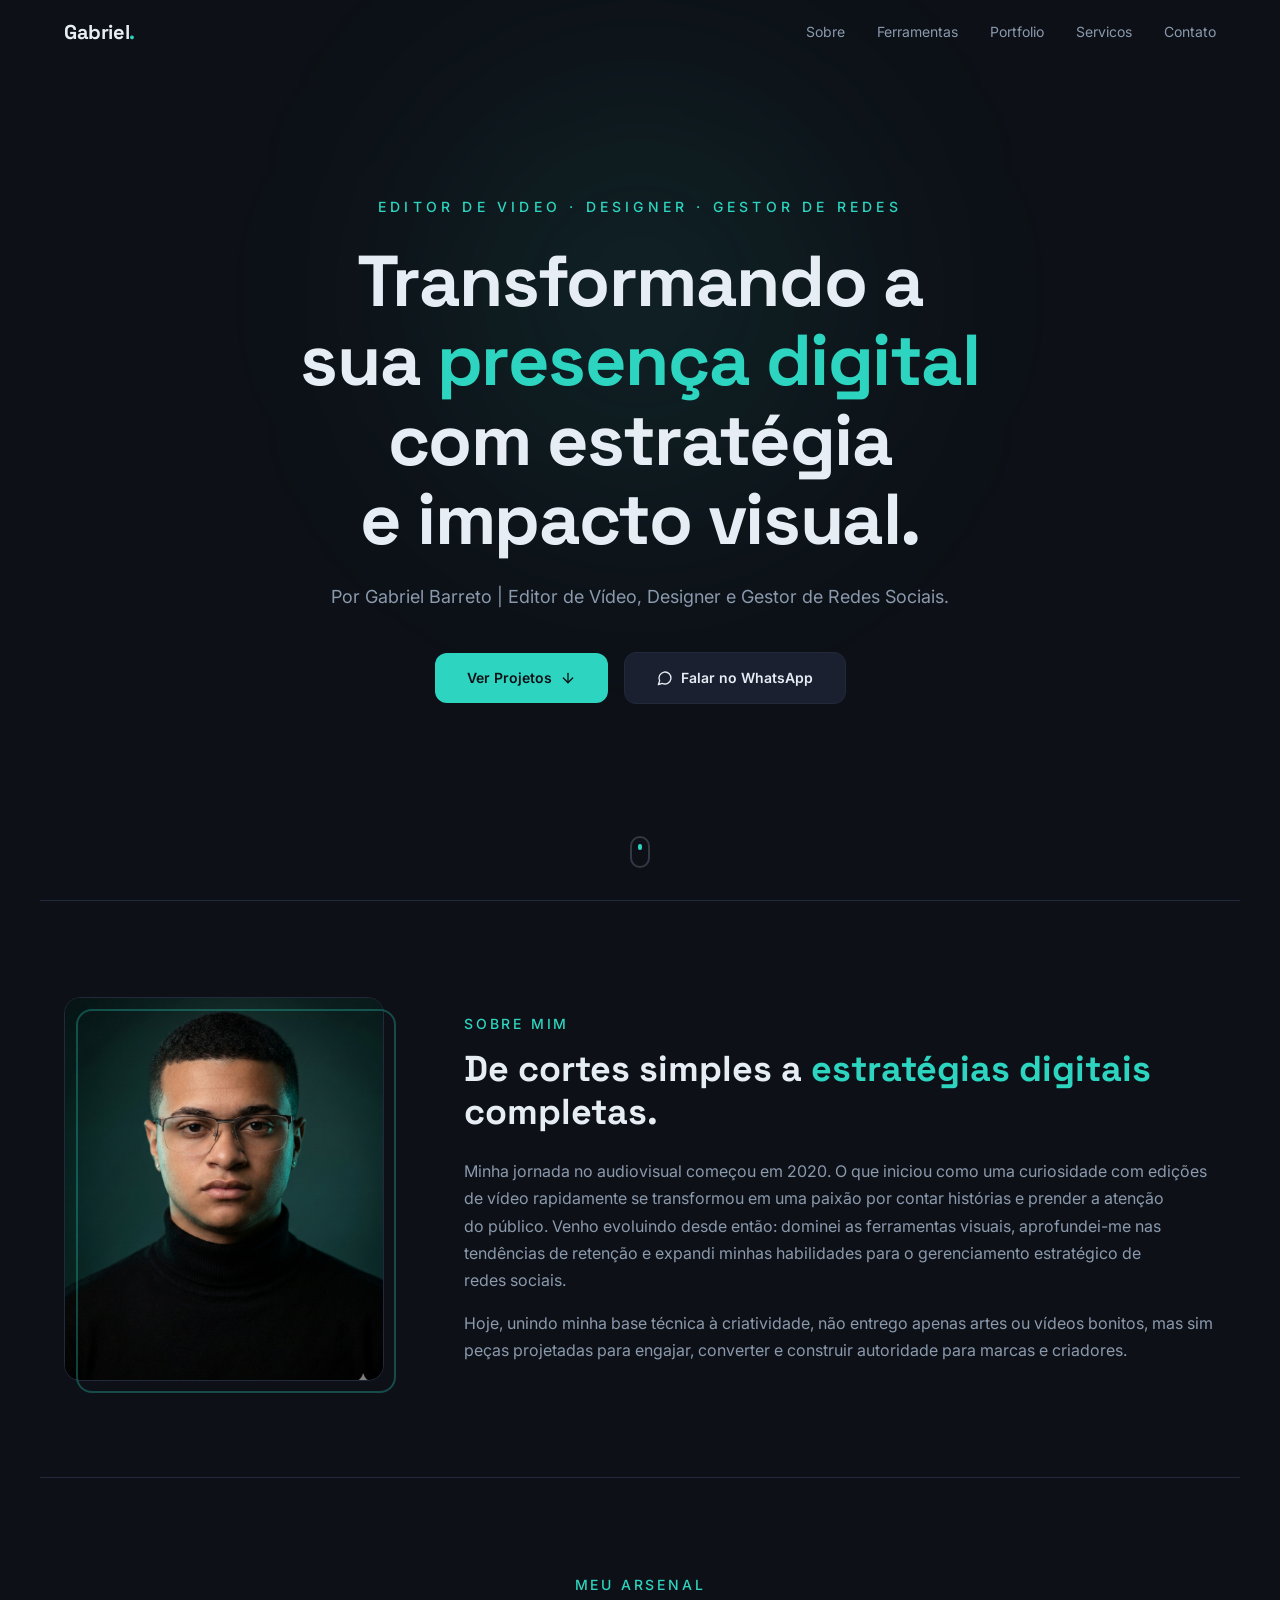
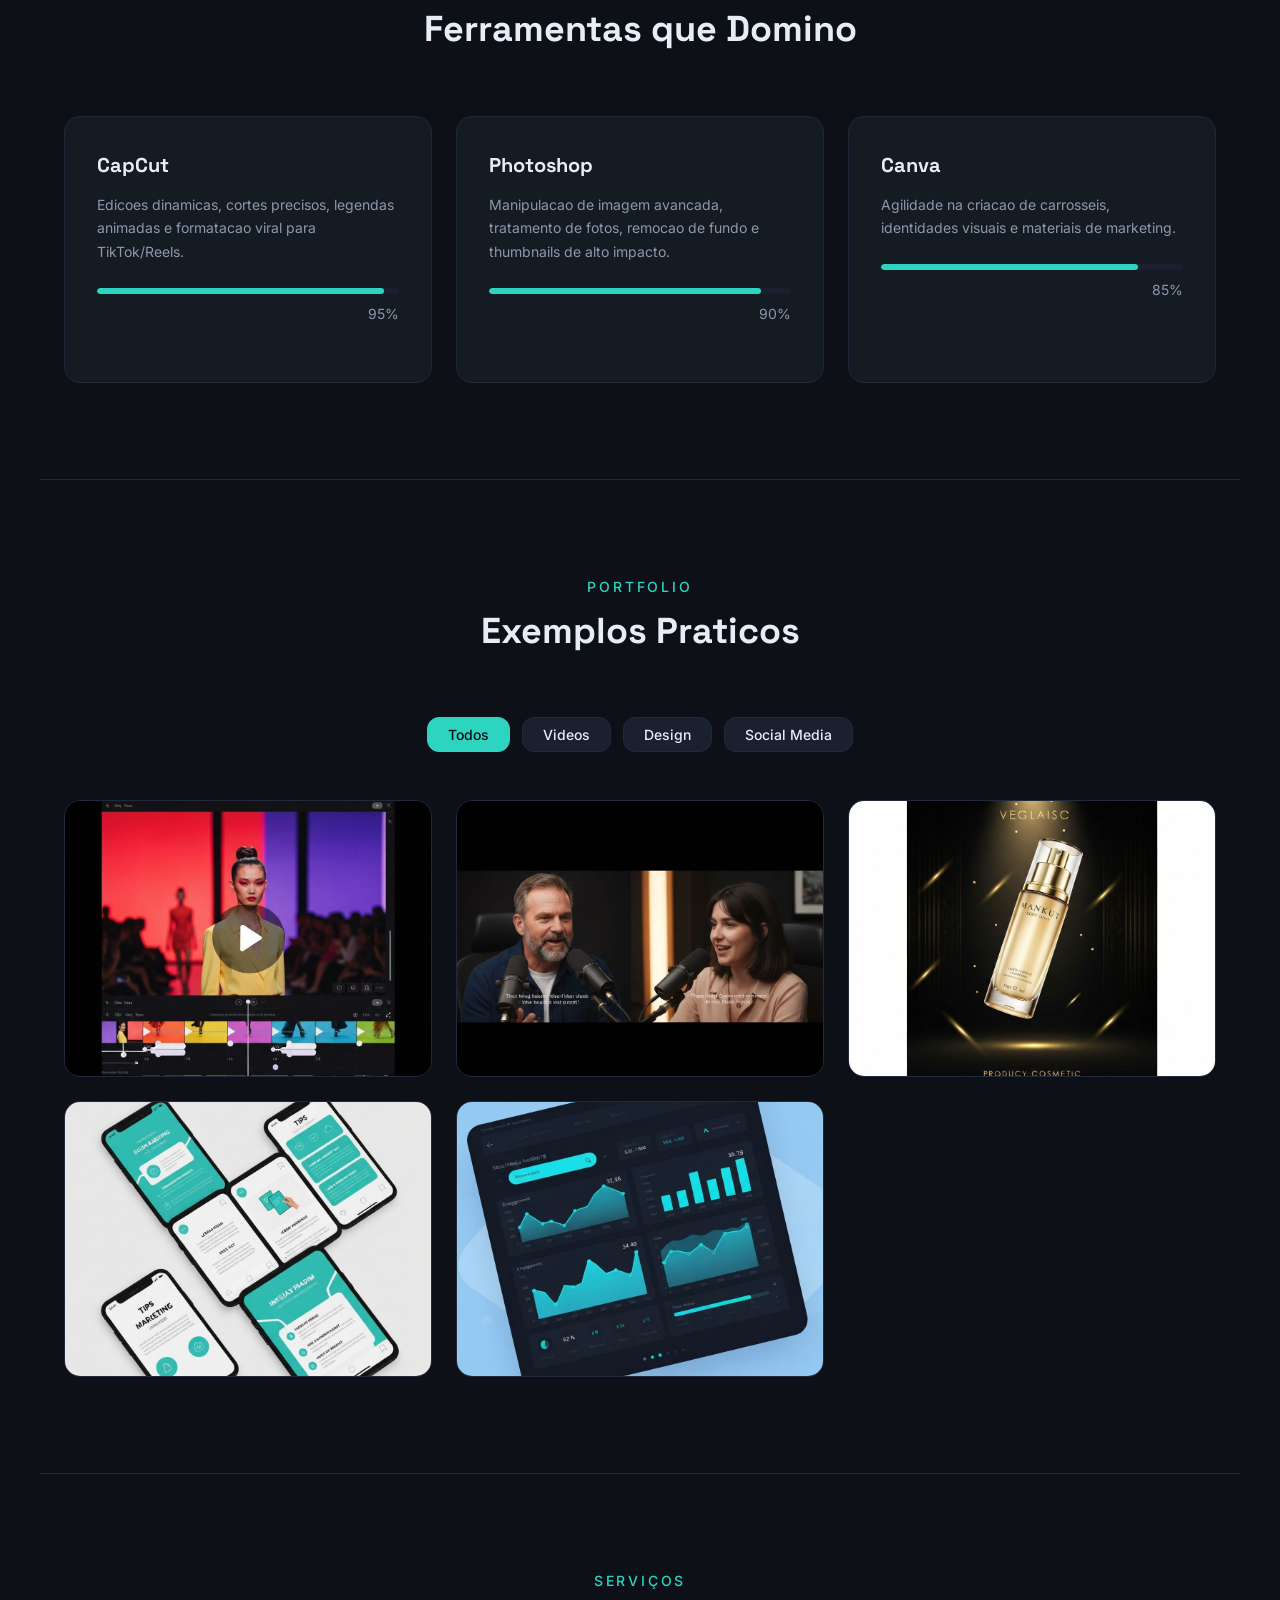
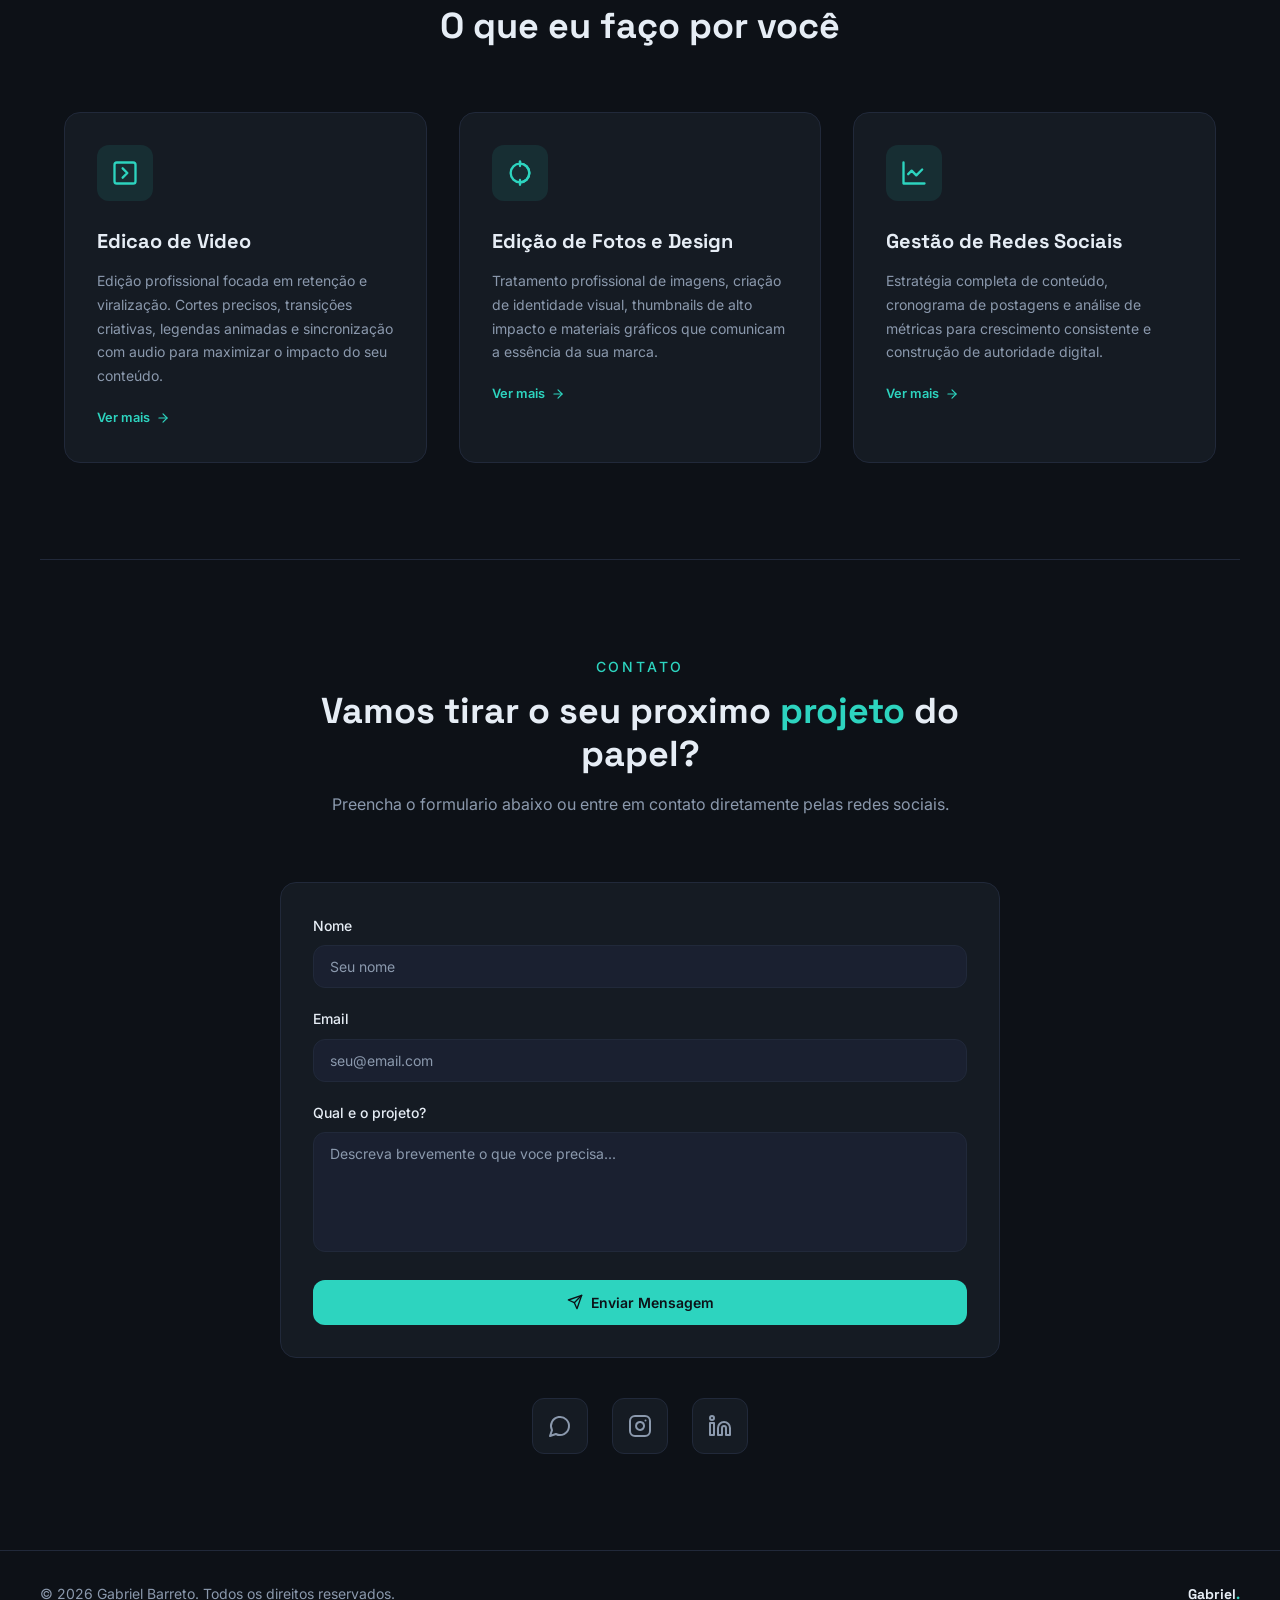
==== public/site.html @ f74713fb "primeiro commit" ====
<!DOCTYPE html>
<html lang="pt-BR">
<head>
  <meta charset="UTF-8">
  <meta name="viewport" content="width=device-width, initial-scale=1.0">
  <meta name="theme-color" content="#0d1117">
  <title>Gabriel Barreto | Editor de Vídeo, Designer e Gestor de Redes Sociais</title>
  <meta name="description" content="Transformando a sua presenca digital com estrategia e impacto visual. Portfolio profissional de Gabriel Barreto.">
  <link rel="preconnect" href="https://fonts.googleapis.com">
  <link rel="preconnect" href="https://fonts.gstatic.com" crossorigin>
  <link href="https://fonts.googleapis.com/css2?family=Inter:wght@400;500;600;700&family=Space+Grotesk:wght@500;600;700&display=swap" rel="stylesheet">
  <link rel="stylesheet" href="styles.css">
</head>
<body>

  <!-- ===== NAVBAR ===== -->
  <header class="navbar" id="navbar">
    <nav class="navbar-inner">
      <a href="#" class="navbar-logo">Gabriel<span>.</span></a>
      <ul class="navbar-links">
        <li><a href="#sobre">Sobre</a></li>
        <li><a href="#ferramentas">Ferramentas</a></li>
        <li><a href="#portfolio">Portfolio</a></li>
        <li><a href="#servicos">Servicos</a></li>
        <li><a href="#contato">Contato</a></li>
      </ul>
      <button class="navbar-toggle" id="menuToggle" aria-label="Abrir menu">
        <svg id="menuIcon" xmlns="http://www.w3.org/2000/svg" width="24" height="24" viewBox="0 0 24 24" fill="none" stroke="currentColor" stroke-width="2" stroke-linecap="round" stroke-linejoin="round"><line x1="4" x2="20" y1="12" y2="12"/><line x1="4" x2="20" y1="6" y2="6"/><line x1="4" x2="20" y1="18" y2="18"/></svg>
        <svg id="closeIcon" xmlns="http://www.w3.org/2000/svg" width="24" height="24" viewBox="0 0 24 24" fill="none" stroke="currentColor" stroke-width="2" stroke-linecap="round" stroke-linejoin="round" style="display:none;"><path d="M18 6 6 18"/><path d="m6 6 12 12"/></svg>
      </button>
    </nav>
    <div class="mobile-menu" id="mobileMenu">
      <ul>
        <li><a href="#sobre" class="mobile-link">Sobre</a></li>
        <li><a href="#ferramentas" class="mobile-link">Ferramentas</a></li>
        <li><a href="#portfolio" class="mobile-link">Portfolio</a></li>
        <li><a href="#servicos" class="mobile-link">Serviços</a></li>
        <li><a href="#contato" class="mobile-link">Contato</a></li>
      </ul>
    </div>
  </header>

  <main>

    <!-- ===== HERO ===== -->
    <section class="hero">
      <div class="hero-glow"></div>
      <div class="hero-content">
        <p class="hero-subtitle fade-target">Editor de Video &middot; Designer &middot; Gestor de Redes</p>
        <h1 class="hero-title fade-target delay-200">
          Transformando a sua <span class="highlight">presença digital</span> com estratégia e impacto visual.
        </h1>
        <p class="hero-desc fade-target delay-400">
          Por Gabriel Barreto | Editor de Vídeo, Designer e Gestor de Redes Sociais.
        </p>
        <div class="hero-buttons fade-target delay-600">
          <a href="#portfolio" class="btn-primary">
            Ver Projetos
            <svg xmlns="http://www.w3.org/2000/svg" width="16" height="16" viewBox="0 0 24 24" fill="none" stroke="currentColor" stroke-width="2" stroke-linecap="round" stroke-linejoin="round"><path d="M12 5v14"/><path d="m19 12-7 7-7-7"/></svg>
          </a>
          <a href="https://wa.me/5553984459739" target="_blank" rel="noopener noreferrer" class="btn-secondary">
            <svg xmlns="http://www.w3.org/2000/svg" width="16" height="16" viewBox="0 0 24 24" fill="none" stroke="currentColor" stroke-width="2" stroke-linecap="round" stroke-linejoin="round"><path d="M7.9 20A9 9 0 1 0 4 16.1L2 22Z"/></svg>
            Falar no WhatsApp
          </a>
        </div>
      </div>
      <div class="scroll-indicator">
        <div class="scroll-indicator-dot">
          <span></span>
        </div>
      </div>
    </section>

    <hr class="divider">

    <!-- ===== ABOUT ===== -->
    <section class="section" id="sobre">
      <div class="container">
        <div class="about-grid">
          <div class="about-image-wrapper fade-target">
            <div class="about-image">
              <img src="images/profile.jpg" alt="Gabriel Barreto - Foto profissional">
            </div>
            <div class="about-image-accent"></div>
          </div>
          <div class="about-text">
            <p class="section-label fade-target">Sobre Mim</p>
            <h2 class="section-title fade-target delay-200">
              De cortes simples a <span class="highlight">estratégias digitais</span> completas.
            </h2>
            <p class="about-paragraph fade-target delay-400">
              Minha jornada no audiovisual começou em 2020. O que iniciou como uma curiosidade com edições de vídeo rapidamente se transformou em uma paixão por contar histórias e prender a atenção do público. Venho evoluindo desde então: dominei as ferramentas visuais, aprofundei-me nas tendências de retenção e expandi minhas habilidades para o gerenciamento estratégico de redes sociais.
            </p>
            <p class="about-paragraph fade-target delay-600">
              Hoje, unindo minha base técnica à criatividade, não entrego apenas artes ou vídeos bonitos, mas sim peças projetadas para engajar, converter e construir autoridade para marcas e criadores.
            </p>
          </div>
        </div>
      </div>
    </section>

    <hr class="divider">

    <!-- ===== TOOLS ===== -->
    <section class="section" id="ferramentas">
      <div class="container">
        <div class="section-header">
          <p class="section-label fade-target">Meu Arsenal</p>
          <h2 class="section-title fade-target delay-200">Ferramentas que Domino</h2>
        </div>
        <div class="tools-grid">
          <div class="tool-card fade-target">
            <h3>CapCut</h3>
            <p>Edicoes dinamicas, cortes precisos, legendas animadas e formatacao viral para TikTok/Reels.</p>
            <div class="skill-bar"><div class="skill-bar-fill" data-width="95"></div></div>
            <p class="skill-percent">95%</p>
          </div>
          <div class="tool-card fade-target delay-200">
            <h3>Photoshop</h3>
            <p>Manipulacao de imagem avancada, tratamento de fotos, remocao de fundo e thumbnails de alto impacto.</p>
            <div class="skill-bar"><div class="skill-bar-fill" data-width="90"></div></div>
            <p class="skill-percent">90%</p>
          </div>
          <div class="tool-card fade-target delay-400">
            <h3>Canva</h3>
            <p>Agilidade na criacao de carrosseis, identidades visuais e materiais de marketing.</p>
            <div class="skill-bar"><div class="skill-bar-fill" data-width="85"></div></div>
            <p class="skill-percent">85%</p>
          </div>
        </div>
      </div>
    </section>

    <hr class="divider">

    <!-- ===== PORTFOLIO ===== -->
    <section class="section" id="portfolio">
      <div class="container">
        <div class="section-header">
          <p class="section-label fade-target">Portfolio</p>
          <h2 class="section-title fade-target delay-200">Exemplos Praticos</h2>
        </div>

        <div class="filters fade-target delay-400">
          <button class="filter-btn active" data-filter="todos">Todos</button>
          <button class="filter-btn" data-filter="video">Videos</button>
          <button class="filter-btn" data-filter="design">Design</button>
          <button class="filter-btn" data-filter="social">Social Media</button>
        </div>

        <div class="portfolio-grid" id="portfolioGrid">
          <a href="video.html" class="portfolio-item" data-category="video">
            <div class="portfolio-image">
              <img src="images/portfolio-1.jpg" alt="Reels Dinamico para Marca de Moda" loading="lazy">
              <div class="portfolio-overlay">
                <div class="portfolio-overlay-content">
                  <span class="portfolio-tag">Video</span>
                  <h3>Reels Dinamico para Marca de Moda</h3>
                  <p>Edicao acelerada no CapCut, sincronia com a batida da musica (beat sync), transicoes criativas e color grading.</p>
                </div>
              </div>
            </div>
          </a>
          <a href="video.html" class="portfolio-item" data-category="video">
            <div class="portfolio-image">
              <img src="images/portfolio-2.jpg" alt="Video de Conteudo/Podcast" loading="lazy">
              <div class="portfolio-overlay">
                <div class="portfolio-overlay-content">
                  <span class="portfolio-tag">Video</span>
                  <h3>Video de Conteudo/Podcast</h3>
                  <p>Cortes focados em retencao, insercao de b-rolls (imagens de apoio) e legendas estilo 'Hormozi'.</p>
                </div>
              </div>
            </div>
          </a>
          <a href="design.html" class="portfolio-item" data-category="design">
            <div class="portfolio-image">
              <img src="images/portfolio-3.jpg" alt="Campanha de Lancamento" loading="lazy">
              <div class="portfolio-overlay">
                <div class="portfolio-overlay-content">
                  <span class="portfolio-tag">Design</span>
                  <h3>Campanha de Lancamento</h3>
                  <p>Manipulacao de produto no Photoshop e criacao de flyer digital de alta conversao.</p>
                </div>
              </div>
            </div>
          </a>
          <a href="design.html" class="portfolio-item" data-category="design">
            <div class="portfolio-image">
              <img src="images/portfolio-4.jpg" alt="Carrossel Educativo" loading="lazy">
              <div class="portfolio-overlay">
                <div class="portfolio-overlay-content">
                  <span class="portfolio-tag">Design</span>
                  <h3>Carrossel Educativo</h3>
                  <p>Design limpo e atrativo feito no Canva, focado em salvar e compartilhar.</p>
                </div>
              </div>
            </div>
          </a>
          <a href="social.html" class="portfolio-item" data-category="social">
            <div class="portfolio-image">
              <img src="images/portfolio-5.jpg" alt="Estudo de Caso de Crescimento" loading="lazy">
              <div class="portfolio-overlay">
                <div class="portfolio-overlay-content">
                  <span class="portfolio-tag">Social Media</span>
                  <h3>Estudo de Caso de Crescimento</h3>
                  <p>Grafico mostrando aumento de alcance e engajamento apos assumir o gerenciamento de um cliente.</p>
                </div>
              </div>
            </div>
          </a>
        </div>
      </div>
    </section>

    <hr class="divider">

    <!-- ===== SERVICES ===== -->
    <section class="section" id="servicos">
      <div class="container">
        <div class="section-header">
          <p class="section-label fade-target">Serviços</p>
          <h2 class="section-title fade-target delay-200">O que eu faço por você</h2>
        </div>
        <div class="services-grid">
          <a href="video.html" class="service-card fade-target">
            <div class="service-icon">
              <svg xmlns="http://www.w3.org/2000/svg" width="28" height="28" viewBox="0 0 24 24" fill="none" stroke="currentColor" stroke-width="2" stroke-linecap="round" stroke-linejoin="round"><rect width="18" height="18" x="3" y="3" rx="2"/><path d="m10 8 4 4-4 4"/></svg>
            </div>
            <h3>Edicao de Video</h3>
            <p>Edição profissional focada em retenção e viralização. Cortes precisos, transições criativas, legendas animadas e sincronização com audio para maximizar o impacto do seu conteúdo.</p>
            <span class="link-hint">
              Ver mais
              <svg xmlns="http://www.w3.org/2000/svg" width="14" height="14" viewBox="0 0 24 24" fill="none" stroke="currentColor" stroke-width="2" stroke-linecap="round" stroke-linejoin="round"><path d="M5 12h14"/><path d="m12 5 7 7-7 7"/></svg>
            </span>
          </a>
          <a href="design.html" class="service-card fade-target delay-200">
            <div class="service-icon">
              <svg xmlns="http://www.w3.org/2000/svg" width="28" height="28" viewBox="0 0 24 24" fill="none" stroke="currentColor" stroke-width="2" stroke-linecap="round" stroke-linejoin="round"><path d="M12 20a8 8 0 1 0 0-16 8 8 0 0 0 0 16Z"/><path d="M12 20a8 8 0 1 0 0-16"/><path d="M12 2v4"/><path d="M12 18v4"/></svg>
            </div>
            <h3>Edição de Fotos e Design</h3>
            <p>Tratamento profissional de imagens, criação de identidade visual, thumbnails de alto impacto e materiais gráficos que comunicam a essência da sua marca.</p>
            <span class="link-hint">
              Ver mais
              <svg xmlns="http://www.w3.org/2000/svg" width="14" height="14" viewBox="0 0 24 24" fill="none" stroke="currentColor" stroke-width="2" stroke-linecap="round" stroke-linejoin="round"><path d="M5 12h14"/><path d="m12 5 7 7-7 7"/></svg>
            </span>
          </a>
          <a href="social.html" class="service-card fade-target delay-400">
            <div class="service-icon">
              <svg xmlns="http://www.w3.org/2000/svg" width="28" height="28" viewBox="0 0 24 24" fill="none" stroke="currentColor" stroke-width="2" stroke-linecap="round" stroke-linejoin="round"><path d="M3 3v18h18"/><path d="m19 9-5 5-4-4-3 3"/></svg>
            </div>
            <h3>Gestão de Redes Sociais</h3>
            <p>Estratégia completa de conteúdo, cronograma de postagens e análise de métricas para crescimento consistente e construção de autoridade digital.</p>
            <span class="link-hint">
              Ver mais
              <svg xmlns="http://www.w3.org/2000/svg" width="14" height="14" viewBox="0 0 24 24" fill="none" stroke="currentColor" stroke-width="2" stroke-linecap="round" stroke-linejoin="round"><path d="M5 12h14"/><path d="m12 5 7 7-7 7"/></svg>
            </span>
          </a>
        </div>
      </div>
    </section>

    <hr class="divider">

    <!-- ===== CONTACT ===== -->
    <section class="section" id="contato">
      <div class="container-sm">
        <div class="section-header">
          <p class="section-label fade-target">Contato</p>
          <h2 class="section-title fade-target delay-200">
            Vamos tirar o seu proximo <span class="highlight">projeto</span> do papel?
          </h2>
          <p class="text-muted fade-target delay-400" style="margin-top: 16px;">
            Preencha o formulario abaixo ou entre em contato diretamente pelas redes sociais.
          </p>
        </div>

        <form class="contact-form fade-target delay-400" id="contactForm">
          <div class="form-group">
            <label for="nome">Nome</label>
            <input type="text" id="nome" name="nome" required placeholder="Seu nome">
          </div>
          <div class="form-group">
            <label for="email">Email</label>
            <input type="email" id="email" name="email" required placeholder="seu@email.com">
          </div>
          <div class="form-group">
            <label for="projeto">Qual e o projeto?</label>
            <textarea id="projeto" name="projeto" required placeholder="Descreva brevemente o que voce precisa..."></textarea>
          </div>
          <button type="submit" class="btn-submit">
            <svg xmlns="http://www.w3.org/2000/svg" width="16" height="16" viewBox="0 0 24 24" fill="none" stroke="currentColor" stroke-width="2" stroke-linecap="round" stroke-linejoin="round"><path d="m22 2-7 20-4-9-9-4Z"/><path d="M22 2 11 13"/></svg>
            Enviar Mensagem
          </button>
        </form>

        <div class="social-links">
          <a href="https://wa.me/5553984459739" target="_blank" rel="noopener noreferrer" class="social-link" aria-label="WhatsApp">
            <svg xmlns="http://www.w3.org/2000/svg" width="24" height="24" viewBox="0 0 24 24" fill="none" stroke="currentColor" stroke-width="2" stroke-linecap="round" stroke-linejoin="round"><path d="M7.9 20A9 9 0 1 0 4 16.1L2 22Z"/></svg>
          </a>
          <a href="https://instagram.com" target="_blank" rel="noopener noreferrer" class="social-link" aria-label="Instagram">
            <svg width="24" height="24" viewBox="0 0 24 24" fill="none" stroke="currentColor" stroke-width="2" stroke-linecap="round" stroke-linejoin="round"><rect width="20" height="20" x="2" y="2" rx="5" ry="5"/><path d="M16 11.37A4 4 0 1 1 12.63 8 4 4 0 0 1 16 11.37z"/><line x1="17.5" x2="17.51" y1="6.5" y2="6.5"/></svg>
          </a>
          <a href="https://linkedin.com" target="_blank" rel="noopener noreferrer" class="social-link" aria-label="LinkedIn">
            <svg width="24" height="24" viewBox="0 0 24 24" fill="none" stroke="currentColor" stroke-width="2" stroke-linecap="round" stroke-linejoin="round"><path d="M16 8a6 6 0 0 1 6 6v7h-4v-7a2 2 0 0 0-2-2 2 2 0 0 0-2 2v7h-4v-7a6 6 0 0 1 6-6z"/><rect width="4" height="12" x="2" y="9"/><circle cx="4" cy="4" r="2"/></svg>
          </a>
        </div>
      </div>
    </section>

  </main>

  <!-- ===== FOOTER ===== -->
  <footer class="footer">
    <div class="footer-inner">
      <p class="footer-text">&copy; 2026 Gabriel Barreto. Todos os direitos reservados.</p>
      <a href="#" class="footer-logo">Gabriel<span>.</span></a>
    </div>
  </footer>

  <!-- ===== JAVASCRIPT ===== -->
  <script>
    // Navbar scroll effect
    var navbar = document.getElementById('navbar');
    window.addEventListener('scroll', function() {
      navbar.classList.toggle('scrolled', window.scrollY > 50);
    });

    // Mobile menu toggle
    var menuToggle = document.getElementById('menuToggle');
    var mobileMenu = document.getElementById('mobileMenu');
    var menuIcon = document.getElementById('menuIcon');
    var closeIcon = document.getElementById('closeIcon');
    var menuOpen = false;

    menuToggle.addEventListener('click', function() {
      menuOpen = !menuOpen;
      mobileMenu.classList.toggle('open', menuOpen);
      menuIcon.style.display = menuOpen ? 'none' : 'block';
      closeIcon.style.display = menuOpen ? 'block' : 'none';
      menuToggle.setAttribute('aria-label', menuOpen ? 'Fechar menu' : 'Abrir menu');
    });

    // Close mobile menu on link click
    document.querySelectorAll('.mobile-link').forEach(function(link) {
      link.addEventListener('click', function() {
        menuOpen = false;
        mobileMenu.classList.remove('open');
        menuIcon.style.display = 'block';
        closeIcon.style.display = 'none';
      });
    });

    // Intersection Observer for fade-up animations
    var fadeObserver = new IntersectionObserver(function(entries) {
      entries.forEach(function(entry) {
        if (entry.isIntersecting) {
          entry.target.classList.add('visible');

          // Animate skill bars within this element
          var skillBars = entry.target.querySelectorAll('.skill-bar-fill');
          skillBars.forEach(function(bar) {
            bar.style.width = bar.dataset.width + '%';
          });
        }
      });
    }, { threshold: 0.1 });

    document.querySelectorAll('.fade-target').forEach(function(el) {
      fadeObserver.observe(el);
    });

    // Portfolio filter
    var filterBtns = document.querySelectorAll('.filter-btn');
    var portfolioItems = document.querySelectorAll('.portfolio-item');

    filterBtns.forEach(function(btn) {
      btn.addEventListener('click', function() {
        var filter = this.dataset.filter;

        // Update active button
        filterBtns.forEach(function(b) { b.classList.remove('active'); });
        this.classList.add('active');

        // Filter items
        portfolioItems.forEach(function(item) {
          if (filter === 'todos' || item.dataset.category === filter) {
            item.classList.remove('hidden-item');
          } else {
            item.classList.add('hidden-item');
          }
        });
      });
    });

    // Contact form -> WhatsApp
    document.getElementById('contactForm').addEventListener('submit', function(e) {
      e.preventDefault();
      var nome = document.getElementById('nome').value;
      var projeto = document.getElementById('projeto').value;
      var message = 'Ola Gabriel! Meu nome e ' + nome + '. ' + projeto;
      window.open('https://wa.me/5500000000000?text=' + encodeURIComponent(message), '_blank');
    });
  </script>

</body>
</html>
---- public/styles.css ----
/* ===== RESET & BASE ===== */
*, *::before, *::after {
  margin: 0;
  padding: 0;
  box-sizing: border-box;
}

:root {
  --bg: #0d1117;
  --bg-card: #151b23;
  --bg-secondary: #1a2030;
  --fg: #e6edf5;
  --fg-muted: #8b99ad;
  --primary: #2dd4bf;
  --primary-fg: #0d1117;
  --border: #21293a;
  --font-sans: 'Inter', system-ui, -apple-system, sans-serif;
  --font-mono: 'Space Grotesk', monospace;
  --radius: 0.75rem;
}

html {
  scroll-behavior: smooth;
}

body {
  font-family: var(--font-sans);
  background-color: var(--bg);
  color: var(--fg);
  line-height: 1.6;
  -webkit-font-smoothing: antialiased;
  -moz-osx-font-smoothing: grayscale;
}

a {
  color: inherit;
  text-decoration: none;
}

img {
  display: block;
  max-width: 100%;
}

button {
  font-family: inherit;
  cursor: pointer;
  border: none;
  background: none;
}

input, textarea {
  font-family: inherit;
}

/* ===== ANIMATIONS ===== */
@keyframes fadeUp {
  from { opacity: 0; transform: translateY(30px); }
  to { opacity: 1; transform: translateY(0); }
}

@keyframes bounce {
  0%, 100% { transform: translateY(0); }
  50% { transform: translateY(4px); }
}

@keyframes fillBar {
  from { width: 0%; }
}

.fade-target { opacity: 0; }
.fade-target.visible { animation: fadeUp 0.6s ease-out forwards; }
.delay-200 { animation-delay: 200ms; }
.delay-400 { animation-delay: 400ms; }
.delay-600 { animation-delay: 600ms; }

/* ===== UTILITIES ===== */
.container {
  max-width: 1200px;
  margin: 0 auto;
  padding: 0 24px;
}

.container-sm {
  max-width: 768px;
  margin: 0 auto;
  padding: 0 24px;
}

.section {
  padding: 96px 24px;
}

.divider {
  max-width: 1200px;
  margin: 0 auto;
  border: none;
  border-top: 1px solid var(--border);
}

.text-primary { color: var(--primary); }
.text-muted { color: var(--fg-muted); }
.text-center { text-align: center; }

.sr-only {
  position: absolute;
  width: 1px;
  height: 1px;
  padding: 0;
  margin: -1px;
  overflow: hidden;
  clip: rect(0,0,0,0);
  white-space: nowrap;
  border: 0;
}

/* ===== NAVBAR ===== */
.navbar {
  position: fixed;
  top: 0;
  left: 0;
  right: 0;
  z-index: 50;
  transition: background-color 0.3s, border-color 0.3s, backdrop-filter 0.3s;
  background-color: transparent;
  border-bottom: 1px solid transparent;
}

.navbar.scrolled {
  background-color: rgba(13, 17, 23, 0.8);
  backdrop-filter: blur(20px);
  -webkit-backdrop-filter: blur(20px);
  border-bottom-color: var(--border);
}

.navbar-inner {
  max-width: 1200px;
  margin: 0 auto;
  display: flex;
  align-items: center;
  justify-content: space-between;
  padding: 16px 24px;
}

.navbar-logo {
  font-family: var(--font-mono);
  font-size: 1.25rem;
  font-weight: 700;
  letter-spacing: -0.02em;
  color: var(--fg);
}

.navbar-logo span { color: var(--primary); }

.navbar-links {
  display: flex;
  align-items: center;
  gap: 32px;
  list-style: none;
}

.navbar-links a {
  font-size: 0.875rem;
  color: var(--fg-muted);
  transition: color 0.2s;
}

.navbar-links a:hover { color: var(--primary); }

.navbar-toggle {
  display: none;
  color: var(--fg);
  padding: 4px;
}

.navbar-toggle svg { width: 24px; height: 24px; }

.mobile-menu {
  display: none;
  background-color: rgba(13, 17, 23, 0.95);
  backdrop-filter: blur(20px);
  border-bottom: 1px solid var(--border);
  padding: 24px;
}

.mobile-menu.open { display: block; }

.mobile-menu ul {
  list-style: none;
  display: flex;
  flex-direction: column;
  gap: 16px;
}

.mobile-menu a {
  font-size: 1rem;
  color: var(--fg-muted);
  transition: color 0.2s;
}

.mobile-menu a:hover { color: var(--primary); }

@media (max-width: 768px) {
  .navbar-links { display: none; }
  .navbar-toggle { display: block; }
}

/* ===== BUTTONS ===== */
.btn-primary {
  display: inline-flex;
  align-items: center;
  gap: 8px;
  padding: 14px 32px;
  background-color: var(--primary);
  color: var(--primary-fg);
  font-size: 0.875rem;
  font-weight: 600;
  border-radius: var(--radius);
  transition: filter 0.2s;
}

.btn-primary:hover { filter: brightness(1.1); }

.btn-secondary {
  display: inline-flex;
  align-items: center;
  gap: 8px;
  padding: 14px 32px;
  background-color: var(--bg-secondary);
  color: var(--fg);
  font-size: 0.875rem;
  font-weight: 600;
  border-radius: var(--radius);
  border: 1px solid var(--border);
  transition: border-color 0.2s, color 0.2s;
}

.btn-secondary:hover {
  border-color: var(--primary);
  color: var(--primary);
}

.btn-back {
  display: inline-flex;
  align-items: center;
  gap: 8px;
  padding: 10px 20px;
  background-color: var(--bg-secondary);
  color: var(--fg-muted);
  font-size: 0.875rem;
  font-weight: 500;
  border-radius: var(--radius);
  border: 1px solid var(--border);
  transition: border-color 0.2s, color 0.2s;
}

.btn-back:hover {
  border-color: var(--primary);
  color: var(--primary);
}

/* ===== SECTION TITLES ===== */
.section-label {
  margin-bottom: 12px;
  font-size: 0.875rem;
  font-weight: 500;
  text-transform: uppercase;
  letter-spacing: 0.2em;
  color: var(--primary);
}

.section-title {
  font-family: var(--font-mono);
  font-size: clamp(1.875rem, 3vw, 2.25rem);
  font-weight: 700;
  line-height: 1.2;
  color: var(--fg);
  margin-bottom: 24px;
}

.section-title .highlight { color: var(--primary); }

.section-header {
  text-align: center;
  margin-bottom: 64px;
}

.section-header .section-title {
  margin-bottom: 0;
}

/* ===== HERO (main page) ===== */
.hero {
  position: relative;
  min-height: 100vh;
  display: flex;
  flex-direction: column;
  align-items: center;
  justify-content: center;
  padding: 0 24px;
  overflow: hidden;
}

.hero-glow {
  position: absolute;
  left: 50%;
  top: 33%;
  transform: translate(-50%, -50%);
  width: 384px;
  height: 384px;
  border-radius: 50%;
  background: rgba(45, 212, 191, 0.1);
  filter: blur(120px);
  pointer-events: none;
}

.hero-content {
  position: relative;
  z-index: 10;
  max-width: 900px;
  text-align: center;
}

.hero-subtitle {
  margin-bottom: 24px;
  font-size: 0.875rem;
  font-weight: 500;
  text-transform: uppercase;
  letter-spacing: 0.3em;
  color: var(--primary);
}

.hero-title {
  font-family: var(--font-mono);
  font-size: clamp(2.25rem, 6vw, 4.5rem);
  font-weight: 700;
  line-height: 1.1;
  letter-spacing: -0.02em;
  color: var(--fg);
  text-wrap: balance;
}

.hero-title .highlight { color: var(--primary); }

.hero-desc {
  margin-top: 24px;
  max-width: 640px;
  margin-left: auto;
  margin-right: auto;
  font-size: 1.125rem;
  line-height: 1.6;
  color: var(--fg-muted);
  text-wrap: pretty;
}

.hero-buttons {
  margin-top: 40px;
  display: flex;
  flex-wrap: wrap;
  align-items: center;
  justify-content: center;
  gap: 16px;
}

.btn-primary svg { transition: transform 0.2s; }
.btn-primary:hover svg { transform: translateY(2px); }

.scroll-indicator {
  position: absolute;
  bottom: 32px;
  left: 50%;
  transform: translateX(-50%);
}

.scroll-indicator-dot {
  width: 20px;
  height: 32px;
  border-radius: 9999px;
  border: 2px solid rgba(139, 153, 173, 0.3);
  display: flex;
  align-items: flex-start;
  justify-content: center;
  padding-top: 6px;
}

.scroll-indicator-dot span {
  width: 4px;
  height: 6px;
  border-radius: 9999px;
  background-color: var(--primary);
  animation: bounce 1.5s infinite;
}

/* ===== ABOUT ===== */
.about-grid {
  display: flex;
  flex-direction: column;
  align-items: center;
  gap: 48px;
}

@media (min-width: 1024px) {
  .about-grid {
    flex-direction: row;
    gap: 80px;
  }
}

.about-image-wrapper { position: relative; }

.about-image {
  position: relative;
  width: 288px;
  height: 320px;
  border-radius: 1rem;
  overflow: hidden;
  border: 1px solid var(--border);
}

@media (min-width: 640px) {
  .about-image { width: 320px; height: 384px; }
}

.about-image img {
  width: 100%;
  height: 100%;
  object-fit: cover;
}

.about-image-accent {
  position: absolute;
  bottom: -12px;
  right: -12px;
  width: 100%;
  height: 100%;
  border-radius: 1rem;
  border: 2px solid rgba(45, 212, 191, 0.3);
  pointer-events: none;
}

.about-text { flex: 1; }

.about-paragraph {
  font-size: 1rem;
  line-height: 1.7;
  color: var(--fg-muted);
  text-wrap: pretty;
}

.about-paragraph + .about-paragraph { margin-top: 16px; }

/* ===== TOOLS ===== */
.tools-grid {
  display: grid;
  grid-template-columns: 1fr;
  gap: 24px;
}

@media (min-width: 768px) {
  .tools-grid { grid-template-columns: repeat(3, 1fr); }
}

.tool-card {
  padding: 32px;
  border-radius: 1rem;
  border: 1px solid var(--border);
  background-color: var(--bg-card);
  transition: border-color 0.3s, background-color 0.3s;
}

.tool-card:hover {
  border-color: rgba(45, 212, 191, 0.5);
  background-color: var(--bg-secondary);
}

.tool-card h3 {
  font-family: var(--font-mono);
  font-size: 1.25rem;
  font-weight: 700;
  color: var(--fg);
  margin-bottom: 12px;
}

.tool-card p {
  font-size: 0.875rem;
  line-height: 1.7;
  color: var(--fg-muted);
  margin-bottom: 24px;
}

.skill-bar {
  height: 6px;
  width: 100%;
  border-radius: 9999px;
  background-color: var(--bg-secondary);
  overflow: hidden;
}

.skill-bar-fill {
  height: 100%;
  border-radius: 9999px;
  background-color: var(--primary);
  width: 0%;
  transition: width 1s ease-out;
}

.skill-percent {
  text-align: right;
  font-size: 0.75rem;
  color: var(--fg-muted);
  margin-top: 8px;
}

/* ===== PORTFOLIO ===== */
.filters {
  display: flex;
  flex-wrap: wrap;
  align-items: center;
  justify-content: center;
  gap: 12px;
  margin-bottom: 48px;
}

.filter-btn {
  padding: 8px 20px;
  font-size: 0.875rem;
  font-weight: 500;
  border-radius: var(--radius);
  border: 1px solid var(--border);
  background-color: var(--bg-secondary);
  color: var(--fg);
  transition: all 0.2s;
}

.filter-btn:hover { border-color: rgba(45, 212, 191, 0.5); }

.filter-btn.active {
  background-color: var(--primary);
  color: var(--primary-fg);
  border-color: var(--primary);
}

.portfolio-grid {
  display: grid;
  grid-template-columns: 1fr;
  gap: 24px;
}

@media (min-width: 640px) {
  .portfolio-grid { grid-template-columns: repeat(2, 1fr); }
}

@media (min-width: 1024px) {
  .portfolio-grid { grid-template-columns: repeat(3, 1fr); }
}

.portfolio-item {
  position: relative;
  border-radius: 1rem;
  border: 1px solid var(--border);
  background-color: var(--bg-card);
  overflow: hidden;
  transition: border-color 0.3s;
  cursor: pointer;
}

.portfolio-item:hover { border-color: rgba(45, 212, 191, 0.5); }

.portfolio-image {
  position: relative;
  aspect-ratio: 4 / 3;
  overflow: hidden;
}

.portfolio-image img {
  width: 100%;
  height: 100%;
  object-fit: cover;
  transition: transform 0.5s;
}

.portfolio-item:hover .portfolio-image img { transform: scale(1.1); }

.portfolio-overlay {
  position: absolute;
  inset: 0;
  display: flex;
  flex-direction: column;
  justify-content: flex-end;
  padding: 24px;
  background: transparent;
  transition: background 0.3s;
}

.portfolio-item:hover .portfolio-overlay { background: rgba(13, 17, 23, 0.85); }

.portfolio-overlay-content {
  transform: translateY(16px);
  opacity: 0;
  transition: all 0.3s;
}

.portfolio-item:hover .portfolio-overlay-content {
  transform: translateY(0);
  opacity: 1;
}

.portfolio-tag {
  display: inline-block;
  margin-bottom: 8px;
  padding: 4px 12px;
  border-radius: 6px;
  background-color: rgba(45, 212, 191, 0.2);
  font-size: 0.75rem;
  font-weight: 500;
  color: var(--primary);
}

.portfolio-overlay h3 {
  font-family: var(--font-mono);
  font-size: 1.125rem;
  font-weight: 700;
  color: var(--fg);
  margin-bottom: 4px;
}

.portfolio-overlay p {
  font-size: 0.875rem;
  line-height: 1.6;
  color: var(--fg-muted);
}

.portfolio-item.hidden-item { display: none; }

/* ===== SERVICES ===== */
.services-grid {
  display: grid;
  grid-template-columns: 1fr;
  gap: 32px;
}

@media (min-width: 768px) {
  .services-grid { grid-template-columns: repeat(3, 1fr); }
}

.service-card {
  display: block;
  padding: 32px;
  border-radius: 1rem;
  border: 1px solid var(--border);
  background-color: var(--bg-card);
  transition: border-color 0.3s, background-color 0.3s, transform 0.3s;
  cursor: pointer;
}

.service-card:hover {
  border-color: rgba(45, 212, 191, 0.5);
  background-color: var(--bg-secondary);
  transform: translateY(-4px);
}

.service-icon {
  width: 56px;
  height: 56px;
  border-radius: 12px;
  background-color: rgba(45, 212, 191, 0.1);
  color: var(--primary);
  display: flex;
  align-items: center;
  justify-content: center;
  margin-bottom: 24px;
  transition: background-color 0.3s, color 0.3s;
}

.service-card:hover .service-icon {
  background-color: var(--primary);
  color: var(--primary-fg);
}

.service-card h3 {
  font-family: var(--font-mono);
  font-size: 1.25rem;
  font-weight: 700;
  color: var(--fg);
  margin-bottom: 12px;
}

.service-card p {
  font-size: 0.875rem;
  line-height: 1.7;
  color: var(--fg-muted);
}

.service-card .link-hint {
  display: inline-flex;
  align-items: center;
  gap: 6px;
  margin-top: 20px;
  font-size: 0.8rem;
  font-weight: 600;
  color: var(--primary);
  transition: gap 0.2s;
}

.service-card:hover .link-hint { gap: 10px; }

/* ===== CONTACT ===== */
.contact-form {
  padding: 32px;
  border-radius: 1rem;
  border: 1px solid var(--border);
  background-color: var(--bg-card);
}

.form-group { margin-bottom: 20px; }

.form-group label {
  display: block;
  margin-bottom: 8px;
  font-size: 0.875rem;
  font-weight: 500;
  color: var(--fg);
}

.form-group input,
.form-group textarea {
  width: 100%;
  padding: 12px 16px;
  font-size: 0.875rem;
  border-radius: var(--radius);
  border: 1px solid var(--border);
  background-color: var(--bg-secondary);
  color: var(--fg);
  outline: none;
  transition: border-color 0.2s, box-shadow 0.2s;
}

.form-group input::placeholder,
.form-group textarea::placeholder { color: var(--fg-muted); }

.form-group input:focus,
.form-group textarea:focus {
  border-color: var(--primary);
  box-shadow: 0 0 0 1px var(--primary);
}

.form-group textarea { resize: none; min-height: 120px; }

.btn-submit {
  width: 100%;
  display: flex;
  align-items: center;
  justify-content: center;
  gap: 8px;
  padding: 14px 24px;
  background-color: var(--primary);
  color: var(--primary-fg);
  font-size: 0.875rem;
  font-weight: 600;
  border-radius: var(--radius);
  border: none;
  cursor: pointer;
  transition: filter 0.2s;
}

.btn-submit:hover { filter: brightness(1.1); }

.social-links {
  display: flex;
  align-items: center;
  justify-content: center;
  gap: 24px;
  margin-top: 40px;
}

.social-link {
  width: 56px;
  height: 56px;
  border-radius: 12px;
  border: 1px solid var(--border);
  background-color: var(--bg-card);
  color: var(--fg-muted);
  display: flex;
  align-items: center;
  justify-content: center;
  transition: border-color 0.2s, color 0.2s;
}

.social-link:hover {
  border-color: var(--primary);
  color: var(--primary);
}

/* ===== FOOTER ===== */
.footer {
  border-top: 1px solid var(--border);
  padding: 32px 24px;
}

.footer-inner {
  max-width: 1200px;
  margin: 0 auto;
  display: flex;
  flex-direction: column;
  align-items: center;
  justify-content: space-between;
  gap: 16px;
}

@media (min-width: 640px) {
  .footer-inner { flex-direction: row; }
}

.footer-text { font-size: 0.875rem; color: var(--fg-muted); }

.footer-logo {
  font-family: var(--font-mono);
  font-size: 0.875rem;
  font-weight: 700;
  color: var(--fg);
  transition: color 0.2s;
}

.footer-logo:hover { color: var(--primary); }
.footer-logo span { color: var(--primary); }

/* ===== DEDICATED PAGE HERO ===== */
.page-hero {
  position: relative;
  min-height: 70vh;
  display: flex;
  align-items: flex-end;
  overflow: hidden;
}

.page-hero-bg {
  position: absolute;
  inset: 0;
}

.page-hero-bg img {
  width: 100%;
  height: 100%;
  object-fit: cover;
}

.page-hero-overlay {
  position: absolute;
  inset: 0;
  background: linear-gradient(to top, var(--bg) 0%, rgba(13, 17, 23, 0.7) 50%, rgba(13, 17, 23, 0.4) 100%);
}

.page-hero-content {
  position: relative;
  z-index: 10;
  max-width: 1200px;
  margin: 0 auto;
  padding: 80px 24px 64px;
  width: 100%;
}

.page-hero-content .btn-back {
  margin-bottom: 32px;
}

.page-hero-title {
  font-family: var(--font-mono);
  font-size: clamp(2rem, 5vw, 3.5rem);
  font-weight: 700;
  line-height: 1.1;
  letter-spacing: -0.02em;
  color: var(--fg);
  margin-bottom: 16px;
  text-wrap: balance;
}

.page-hero-title .highlight { color: var(--primary); }

.page-hero-desc {
  max-width: 640px;
  font-size: 1.125rem;
  line-height: 1.7;
  color: var(--fg-muted);
  text-wrap: pretty;
}

/* ===== FEATURE LIST ===== */
.features-list {
  display: grid;
  grid-template-columns: 1fr;
  gap: 24px;
}

@media (min-width: 768px) {
  .features-list { grid-template-columns: repeat(2, 1fr); }
}

@media (min-width: 1024px) {
  .features-list { grid-template-columns: repeat(3, 1fr); }
}

.feature-card {
  padding: 32px;
  border-radius: 1rem;
  border: 1px solid var(--border);
  background-color: var(--bg-card);
  transition: border-color 0.3s, background-color 0.3s;
}

.feature-card:hover {
  border-color: rgba(45, 212, 191, 0.5);
  background-color: var(--bg-secondary);
}

.feature-icon {
  width: 48px;
  height: 48px;
  border-radius: 10px;
  background-color: rgba(45, 212, 191, 0.1);
  color: var(--primary);
  display: flex;
  align-items: center;
  justify-content: center;
  margin-bottom: 20px;
}

.feature-card h3 {
  font-family: var(--font-mono);
  font-size: 1.125rem;
  font-weight: 700;
  color: var(--fg);
  margin-bottom: 10px;
}

.feature-card p {
  font-size: 0.875rem;
  line-height: 1.7;
  color: var(--fg-muted);
}

/* ===== PROCESS SECTION ===== */
.process-steps {
  display: flex;
  flex-direction: column;
  gap: 0;
  position: relative;
}

.process-step {
  display: flex;
  gap: 24px;
  padding: 32px 0;
  position: relative;
}

.process-step + .process-step {
  border-top: 1px solid var(--border);
}

.step-number {
  flex-shrink: 0;
  width: 48px;
  height: 48px;
  border-radius: 50%;
  background-color: rgba(45, 212, 191, 0.15);
  color: var(--primary);
  font-family: var(--font-mono);
  font-size: 1.25rem;
  font-weight: 700;
  display: flex;
  align-items: center;
  justify-content: center;
}

.step-content h3 {
  font-family: var(--font-mono);
  font-size: 1.125rem;
  font-weight: 700;
  color: var(--fg);
  margin-bottom: 8px;
}

.step-content p {
  font-size: 0.875rem;
  line-height: 1.7;
  color: var(--fg-muted);
}

/* ===== GALLERY GRID ===== */
.gallery-grid {
  display: grid;
  grid-template-columns: 1fr;
  gap: 24px;
}

@media (min-width: 640px) {
  .gallery-grid { grid-template-columns: repeat(2, 1fr); }
}

.gallery-item {
  border-radius: 1rem;
  border: 1px solid var(--border);
  overflow: hidden;
  background-color: var(--bg-card);
}

.gallery-item img {
  width: 100%;
  aspect-ratio: 4 / 3;
  object-fit: cover;
  transition: transform 0.5s;
}

.gallery-item:hover img { transform: scale(1.05); }

.gallery-item-info {
  padding: 20px;
}

.gallery-item-info h3 {
  font-family: var(--font-mono);
  font-size: 1rem;
  font-weight: 700;
  color: var(--fg);
  margin-bottom: 6px;
}

.gallery-item-info p {
  font-size: 0.8125rem;
  line-height: 1.6;
  color: var(--fg-muted);
}

/* ===== CTA BANNER ===== */
.cta-banner {
  padding: 64px 24px;
  text-align: center;
  background-color: var(--bg-card);
  border-top: 1px solid var(--border);
  border-bottom: 1px solid var(--border);
}

.cta-banner h2 {
  font-family: var(--font-mono);
  font-size: clamp(1.5rem, 3vw, 2rem);
  font-weight: 700;
  color: var(--fg);
  margin-bottom: 16px;
}

.cta-banner p {
  font-size: 1rem;
  color: var(--fg-muted);
  margin-bottom: 32px;
  max-width: 500px;
  margin-left: auto;
  margin-right: auto;
}

.cta-buttons {
  display: flex;
  flex-wrap: wrap;
  align-items: center;
  justify-content: center;
  gap: 16px;
}

/* ===== STAT CARDS ===== */
.stats-row {
  display: grid;
  grid-template-columns: repeat(2, 1fr);
  gap: 24px;
}

@media (min-width: 768px) {
  .stats-row { grid-template-columns: repeat(4, 1fr); }
}

.stat-card {
  padding: 24px;
  border-radius: 1rem;
  border: 1px solid var(--border);
  background-color: var(--bg-card);
  text-align: center;
}

.stat-number {
  font-family: var(--font-mono);
  font-size: 2rem;
  font-weight: 700;
  color: var(--primary);
  margin-bottom: 4px;
}

.stat-label {
  font-size: 0.8125rem;
  color: var(--fg-muted);
}

@media (max-width: 640px) {
  .hero-desc { font-size: 1rem; }
}
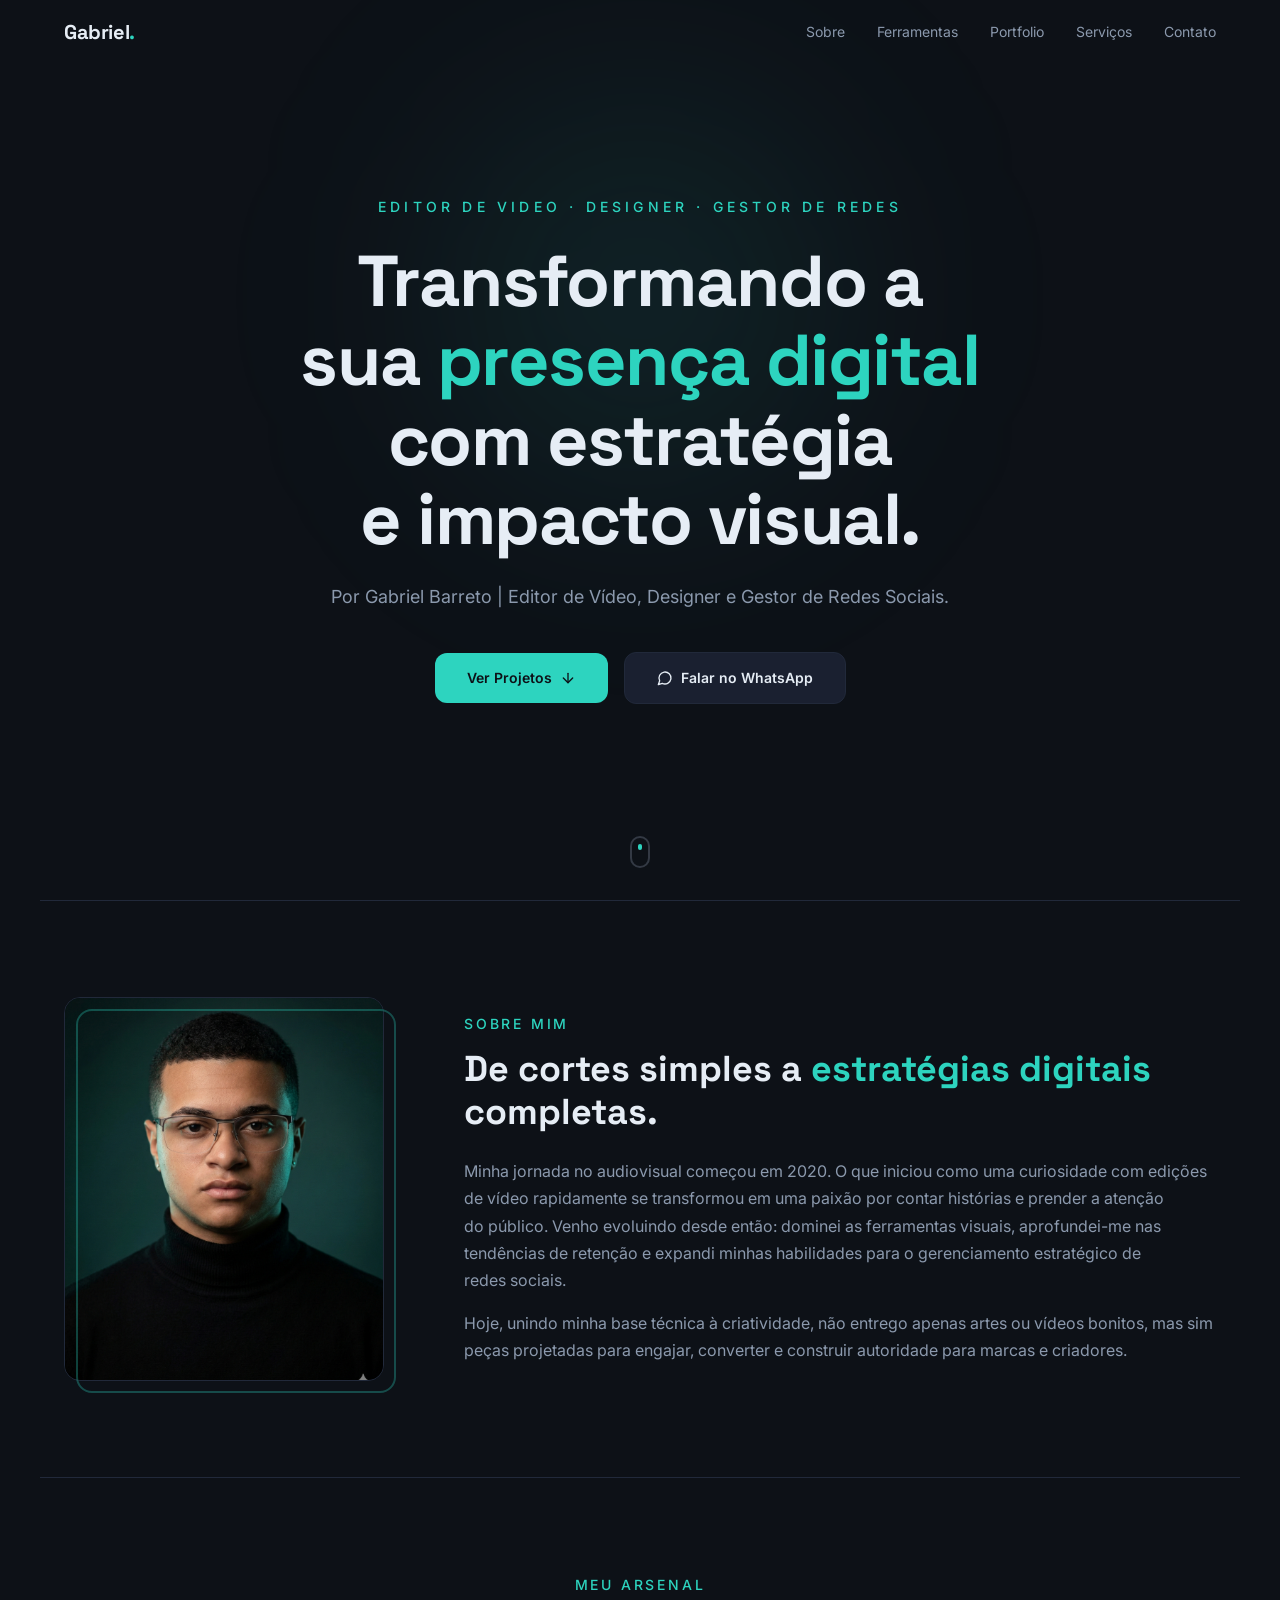
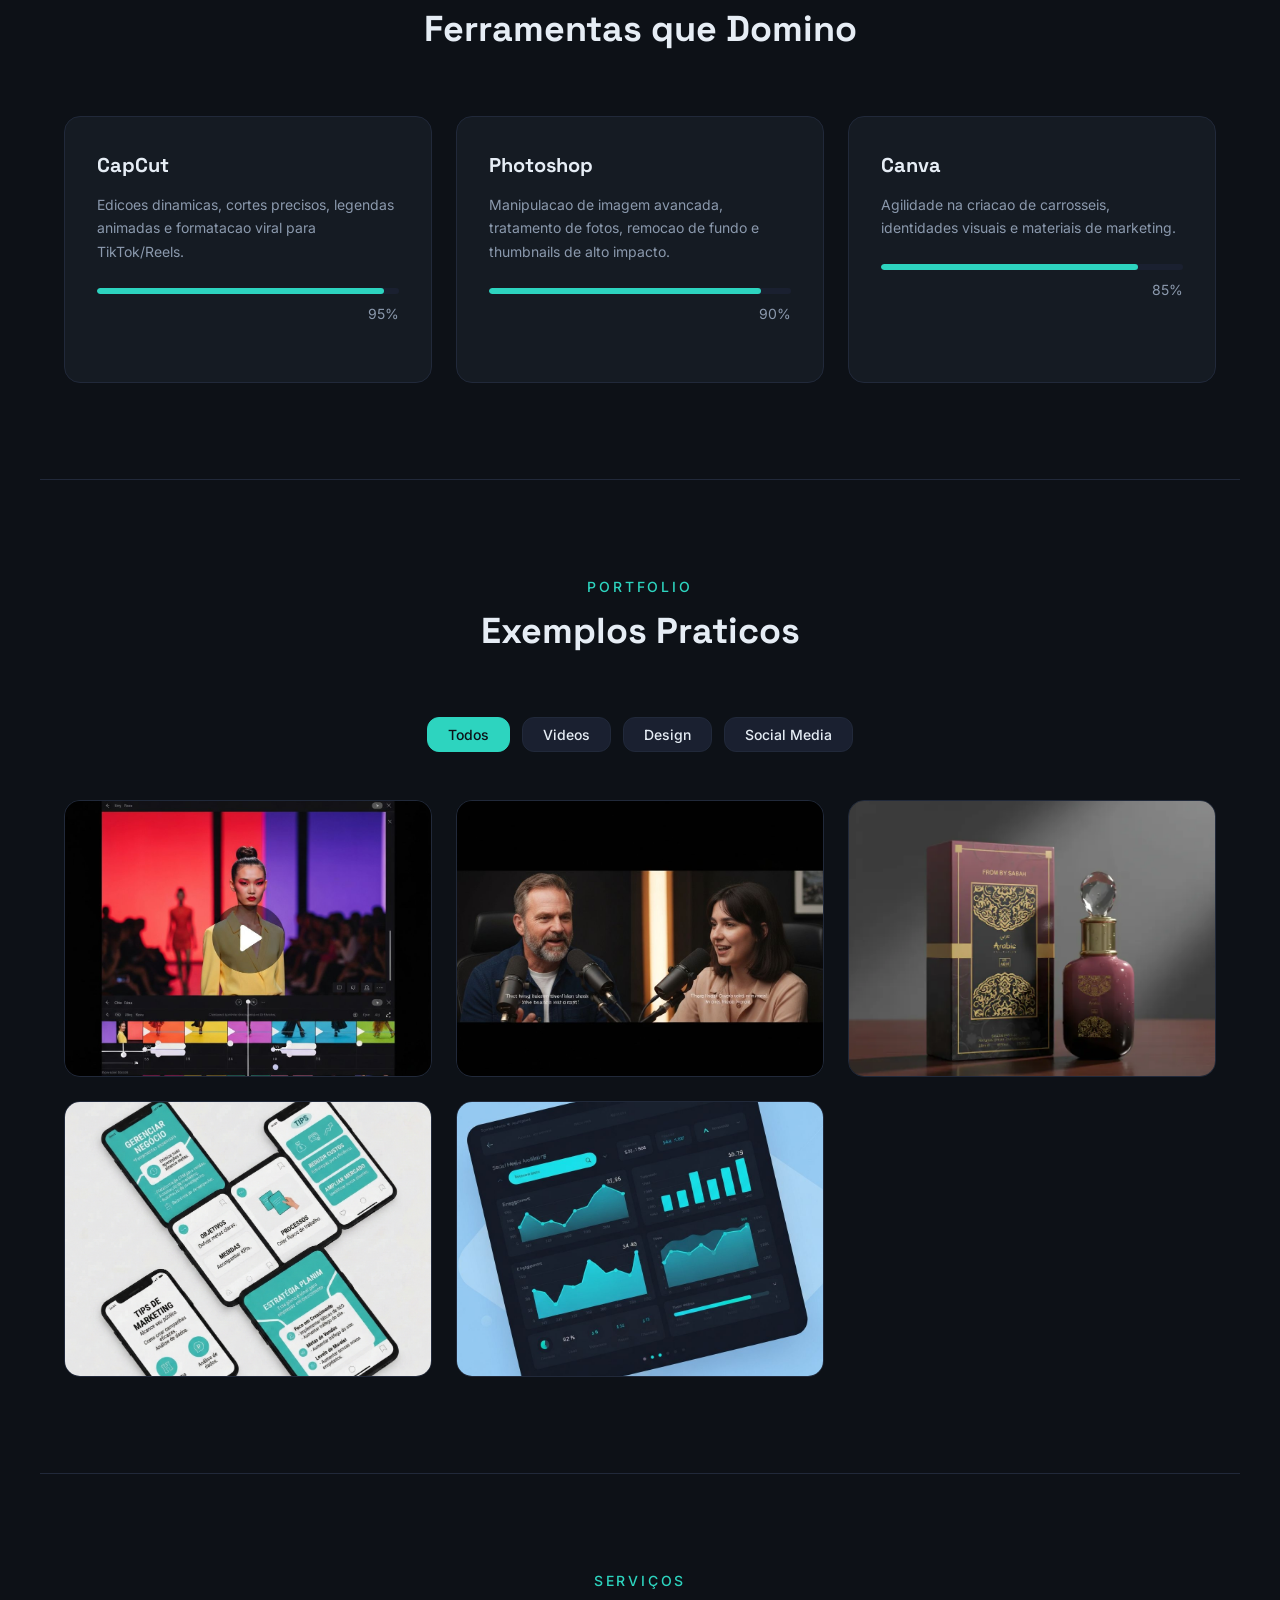
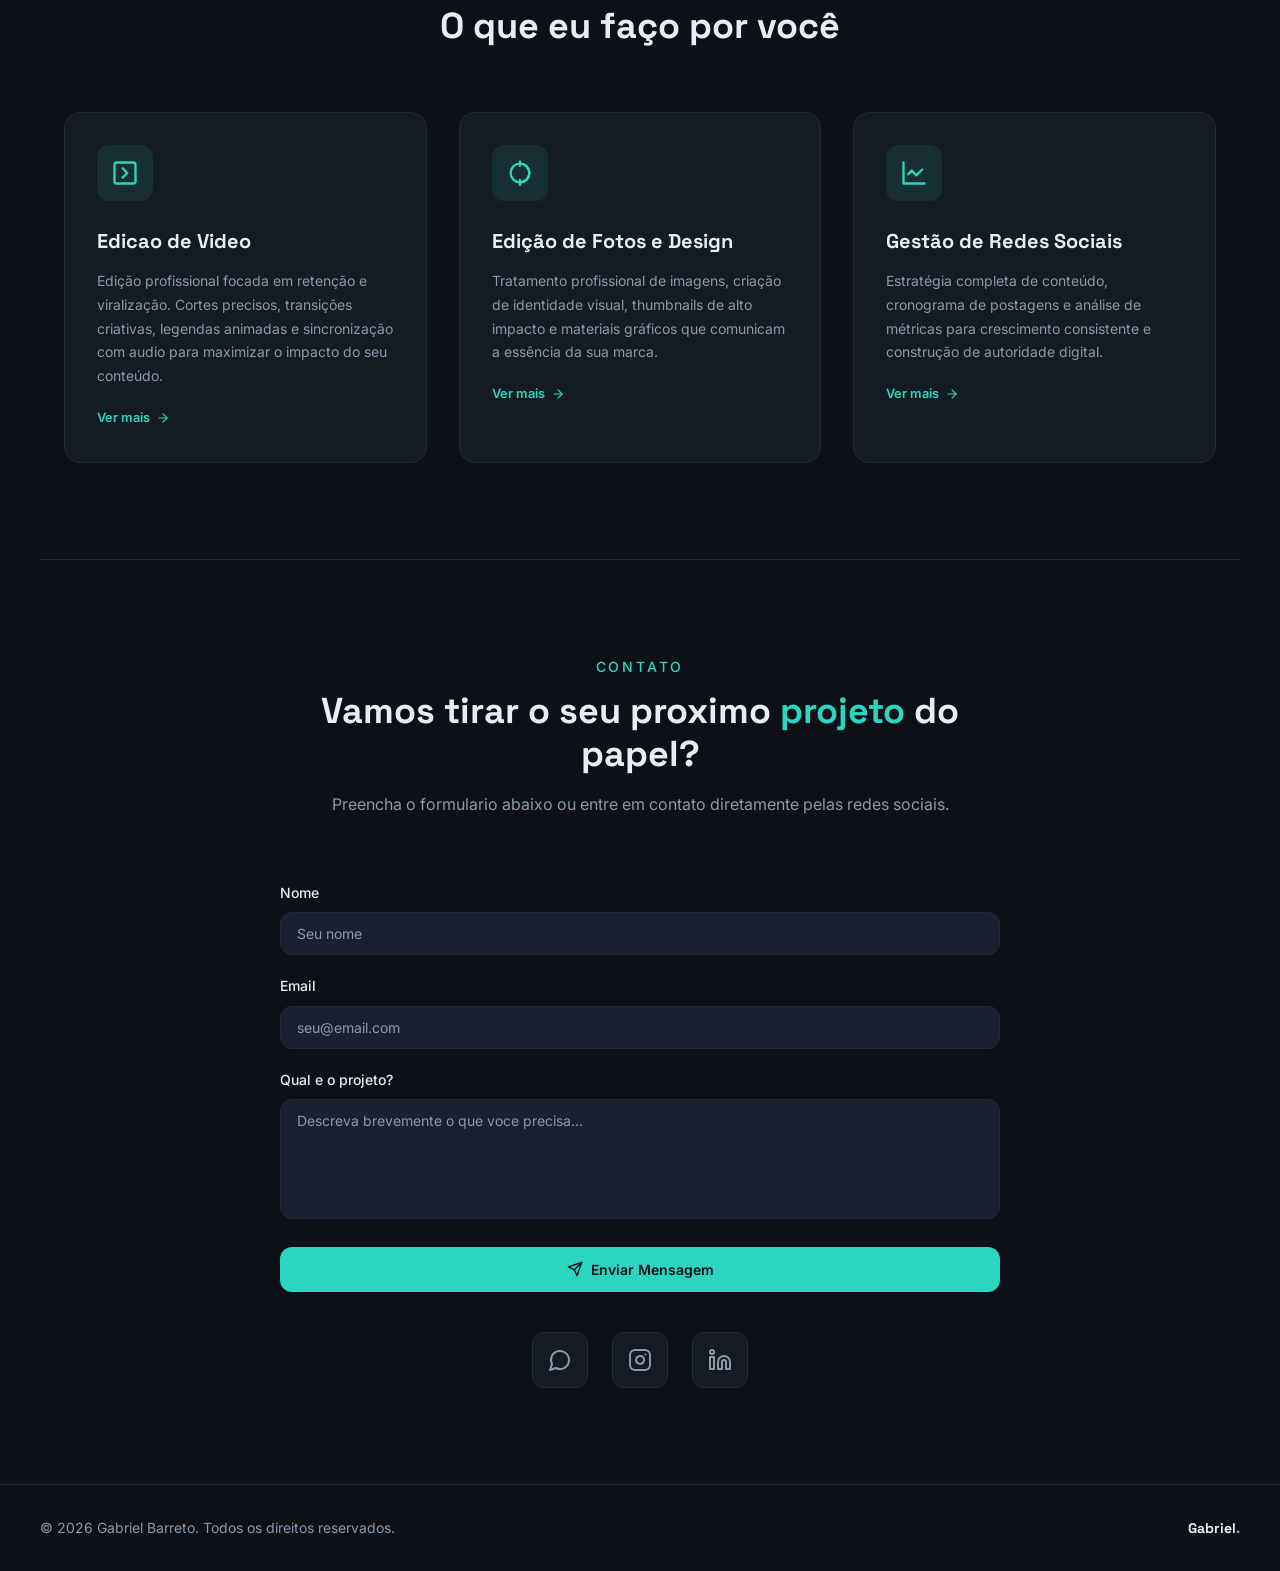
==== commit cf3b2d42: "terceiro commit" ====
--- a/public/site.html
+++ b/public/site.html
@@ -21,7 +21,7 @@
         <li><a href="#sobre">Sobre</a></li>
         <li><a href="#ferramentas">Ferramentas</a></li>
         <li><a href="#portfolio">Portfolio</a></li>
-        <li><a href="#servicos">Servicos</a></li>
+        <li><a href="#servicos">Serviços</a></li>
         <li><a href="#contato">Contato</a></li>
       </ul>
       <button class="navbar-toggle" id="menuToggle" aria-label="Abrir menu">
@@ -275,10 +275,10 @@
           </p>
         </div>
 
-        <form class="contact-form fade-target delay-400" id="contactForm">
+        <form action ="https://formsubmit.co/gabrielvbarreto0609@gmail.com" method="POST" id="contactForm">
           <div class="form-group">
             <label for="nome">Nome</label>
-            <input type="text" id="nome" name="nome" required placeholder="Seu nome">
+            <input type="text" id="name" name="name" required placeholder="Seu nome">
           </div>
           <div class="form-group">
             <label for="email">Email</label>
@@ -394,13 +394,13 @@
     });
 
     // Contact form -> WhatsApp
-    document.getElementById('contactForm').addEventListener('submit', function(e) {
-      e.preventDefault();
-      var nome = document.getElementById('nome').value;
-      var projeto = document.getElementById('projeto').value;
-      var message = 'Ola Gabriel! Meu nome e ' + nome + '. ' + projeto;
-      window.open('https://wa.me/5500000000000?text=' + encodeURIComponent(message), '_blank');
-    });
+    // document.getElementById('contactForm').addEventListener('submit', function(e) {
+    //   e.preventDefault();
+    //   var nome = document.getElementById('nome').value;
+    //   var projeto = document.getElementById('projeto').value;
+    //   var message = 'Ola Gabriel! Meu nome e ' + nome + '. ' + projeto;
+    //   window.open('https://wa.me/5500000000000?text=' + encodeURIComponent(message), '_blank');
+    // });
   </script>
 
 </body>
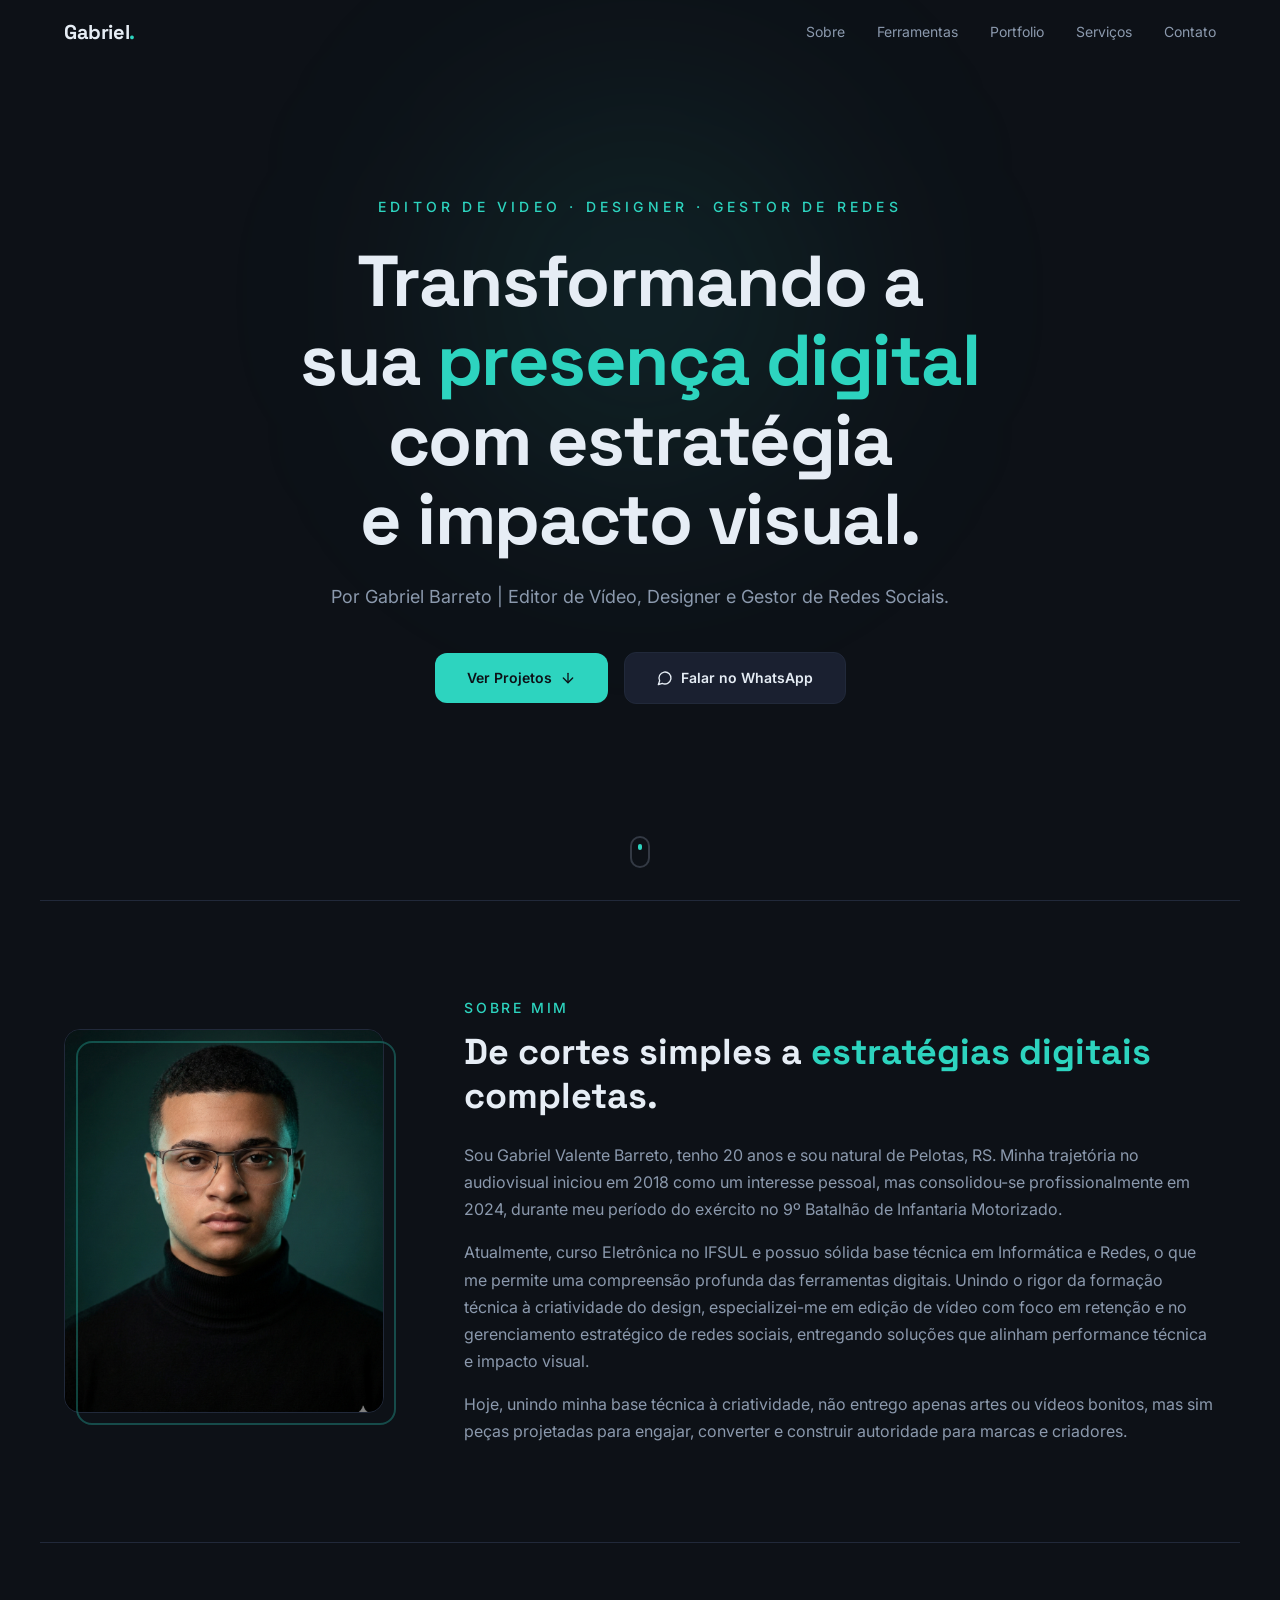
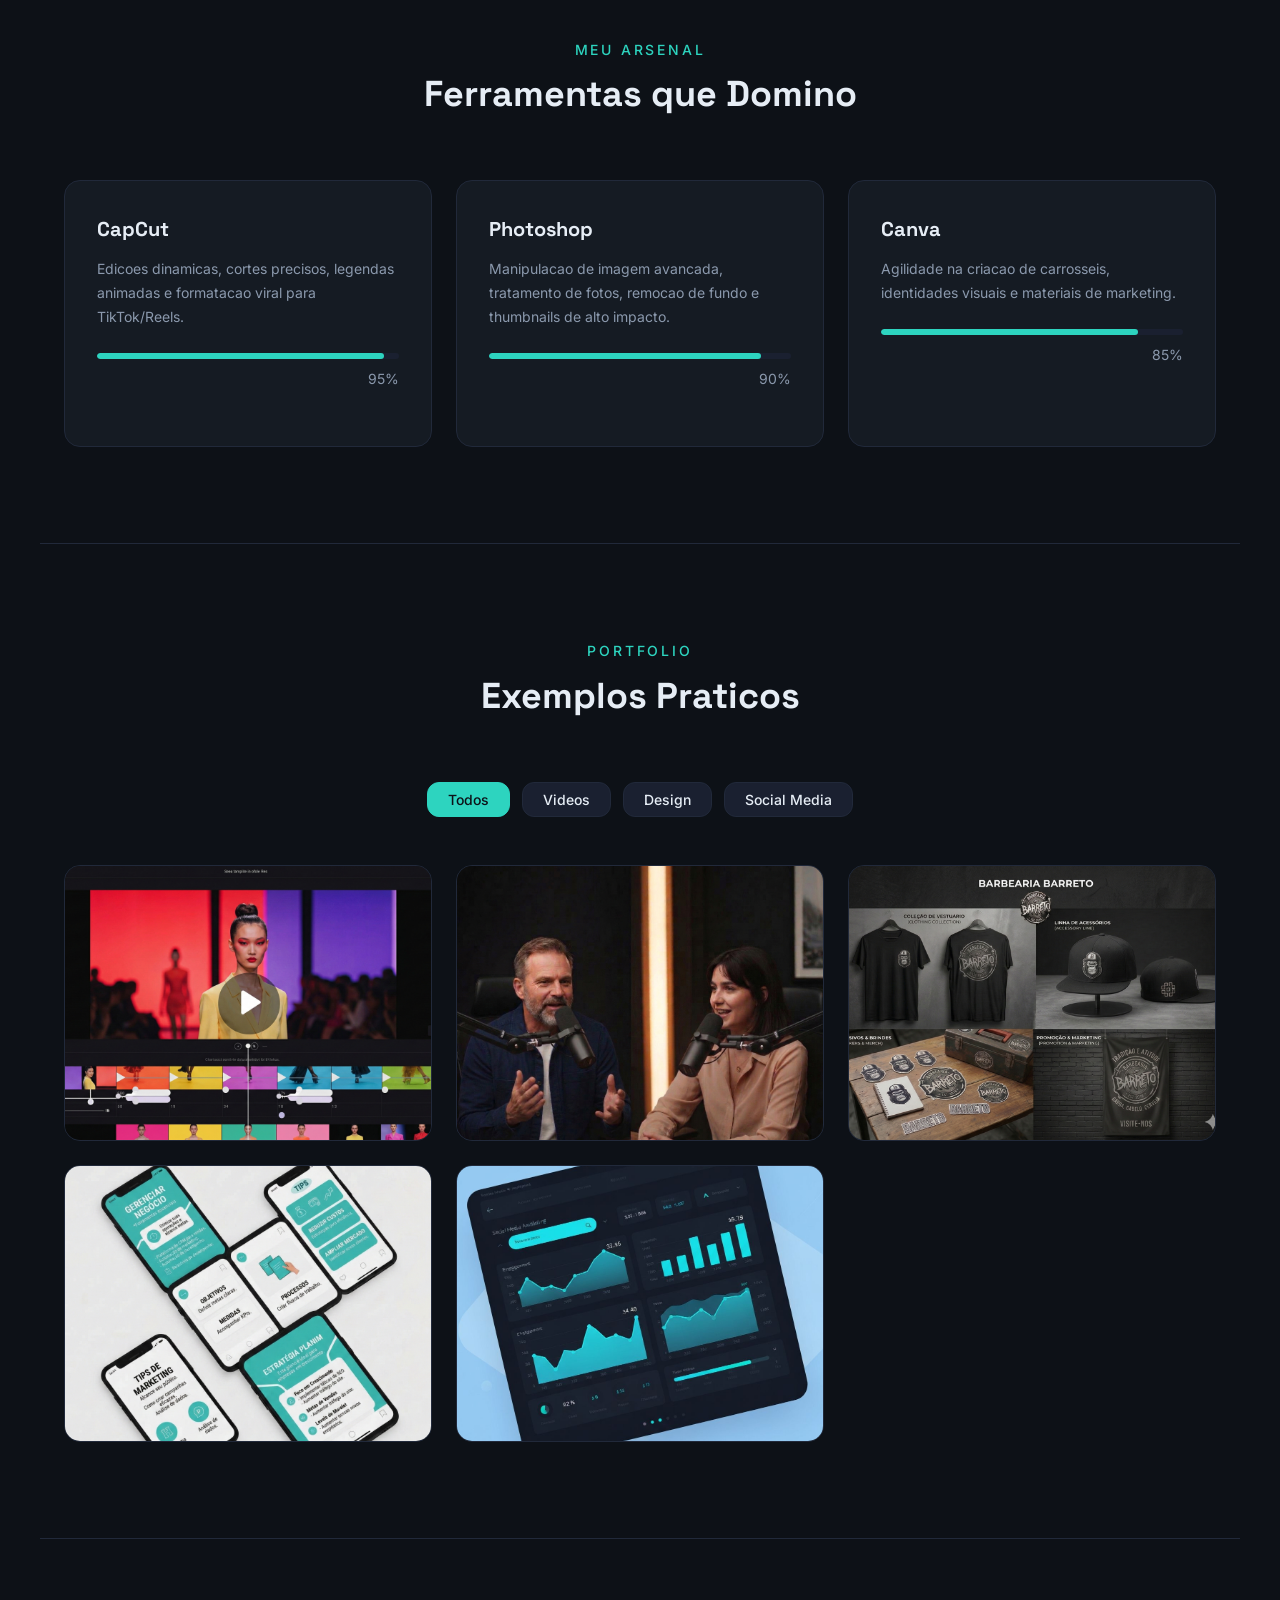
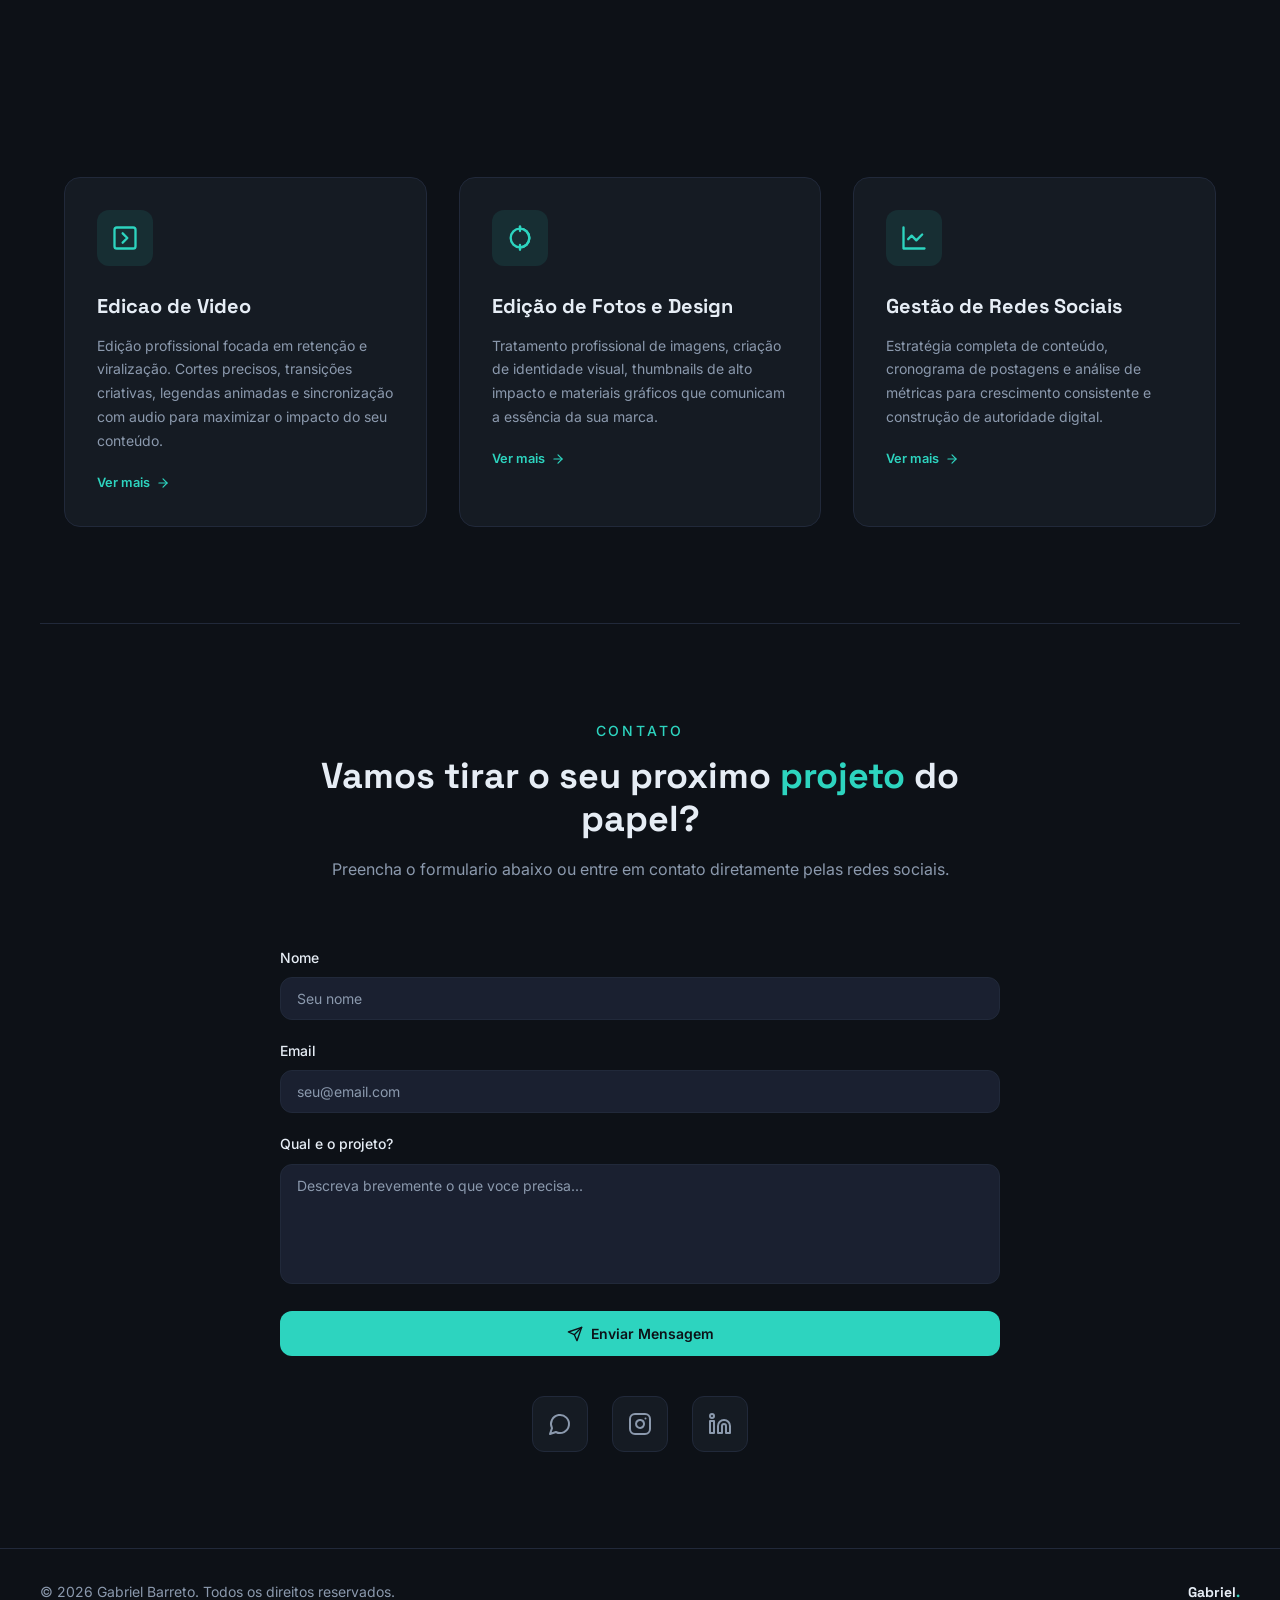
==== commit 12c8236c: "quarto commit" ====
--- a/public/site.html
+++ b/public/site.html
@@ -89,7 +89,10 @@
               De cortes simples a <span class="highlight">estratégias digitais</span> completas.
             </h2>
             <p class="about-paragraph fade-target delay-400">
-              Minha jornada no audiovisual começou em 2020. O que iniciou como uma curiosidade com edições de vídeo rapidamente se transformou em uma paixão por contar histórias e prender a atenção do público. Venho evoluindo desde então: dominei as ferramentas visuais, aprofundei-me nas tendências de retenção e expandi minhas habilidades para o gerenciamento estratégico de redes sociais.
+              Sou Gabriel Valente Barreto, tenho 20 anos e sou natural de Pelotas, RS. Minha trajetória no audiovisual iniciou em 2018 como um interesse pessoal, mas consolidou-se profissionalmente em 2024, durante meu período do exército no 9º Batalhão de Infantaria Motorizado.
+            </p>
+            <p class="about-paragraph fade-target delay-600">
+              Atualmente, curso Eletrônica no IFSUL e possuo sólida base técnica em Informática e Redes, o que me permite uma compreensão profunda das ferramentas digitais. Unindo o rigor da formação técnica à criatividade do design, especializei-me em edição de vídeo com foco em retenção e no gerenciamento estratégico de redes sociais, entregando soluções que alinham performance técnica e impacto visual.
             </p>
             <p class="about-paragraph fade-target delay-600">
               Hoje, unindo minha base técnica à criatividade, não entrego apenas artes ou vídeos bonitos, mas sim peças projetadas para engajar, converter e construir autoridade para marcas e criadores.
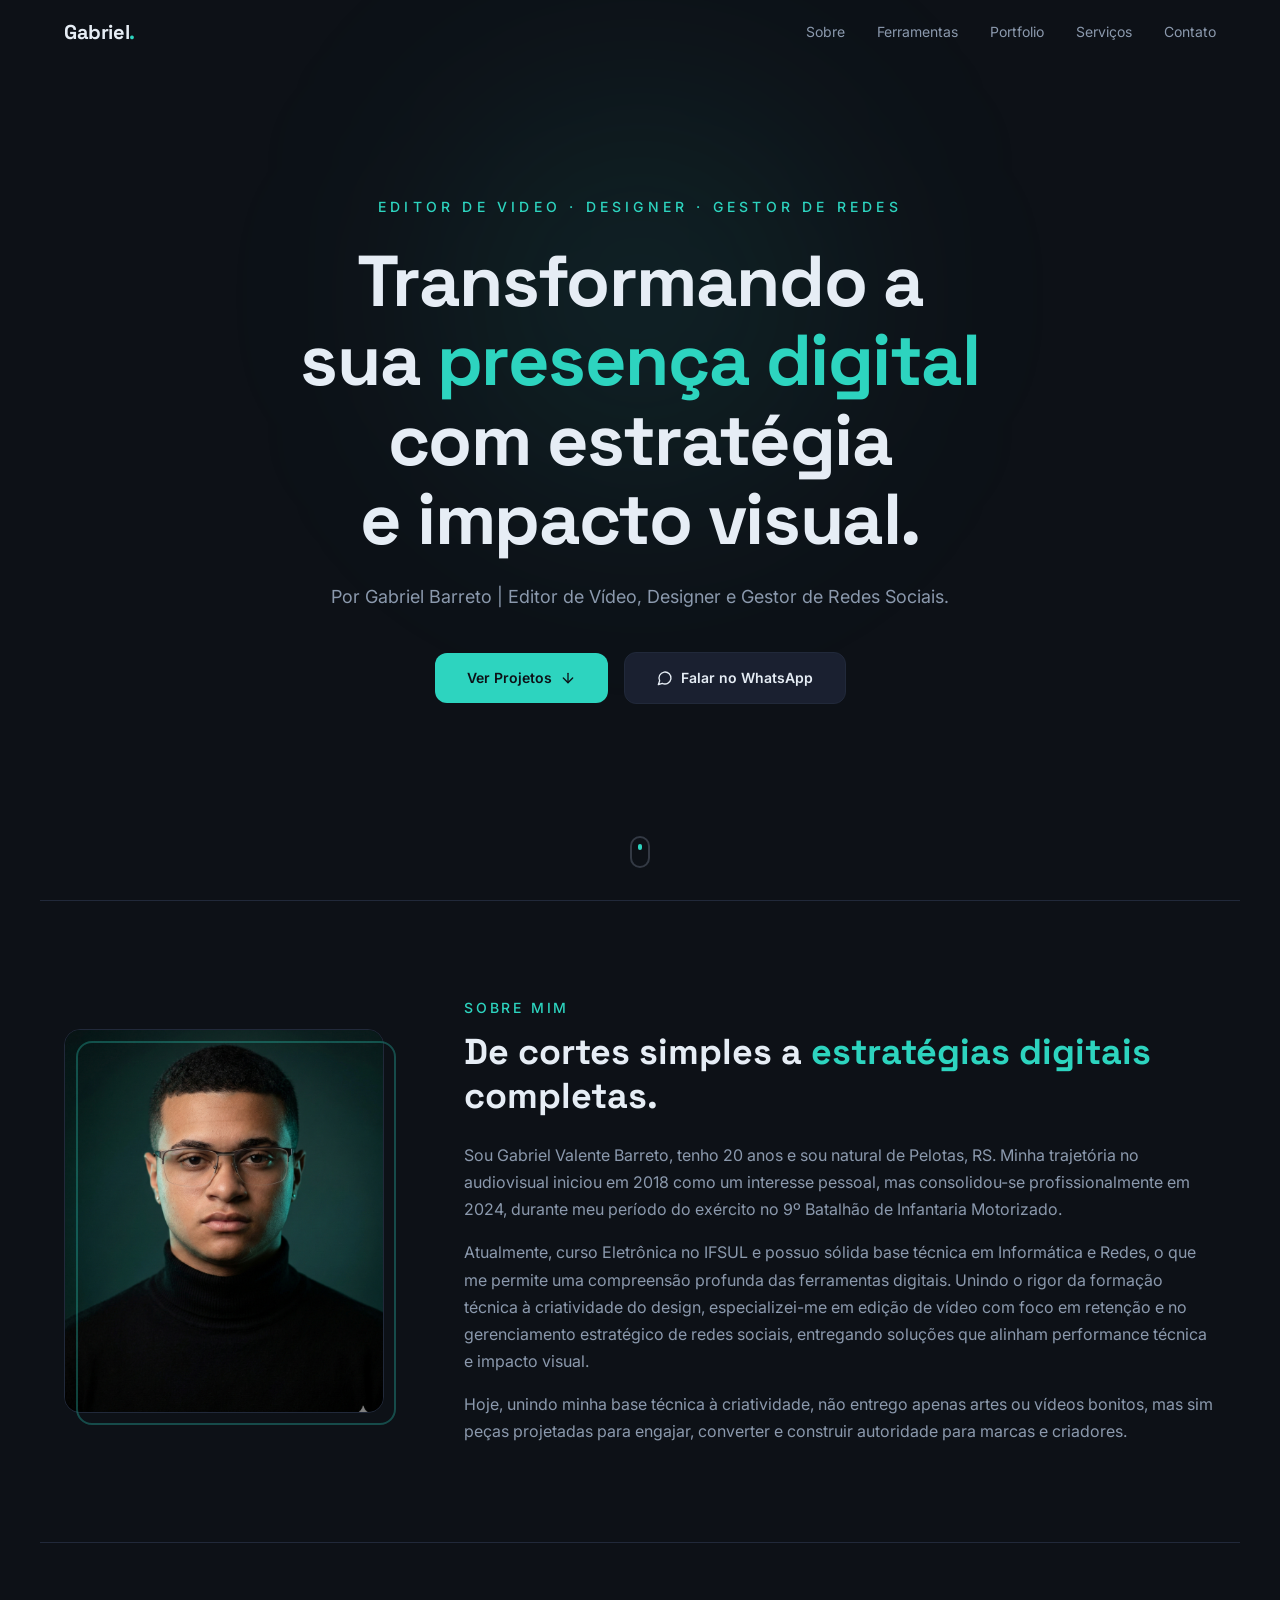
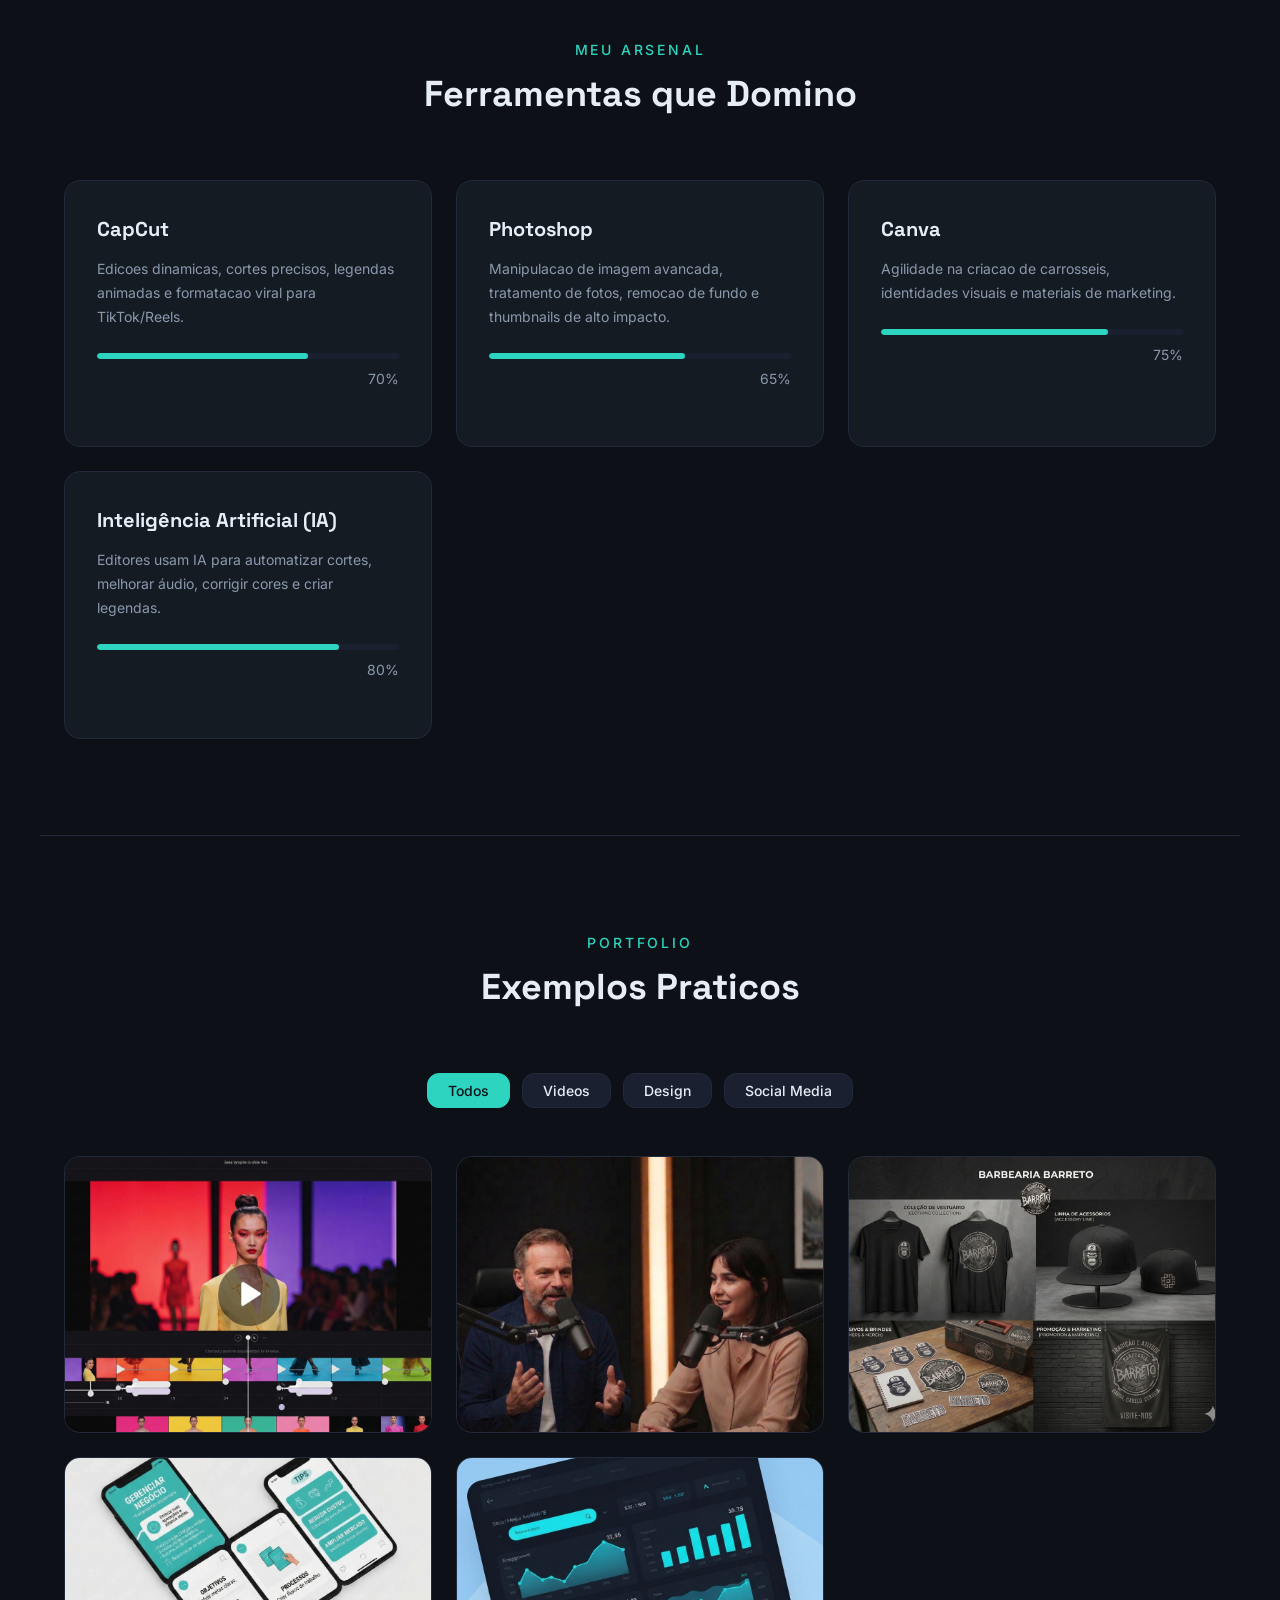
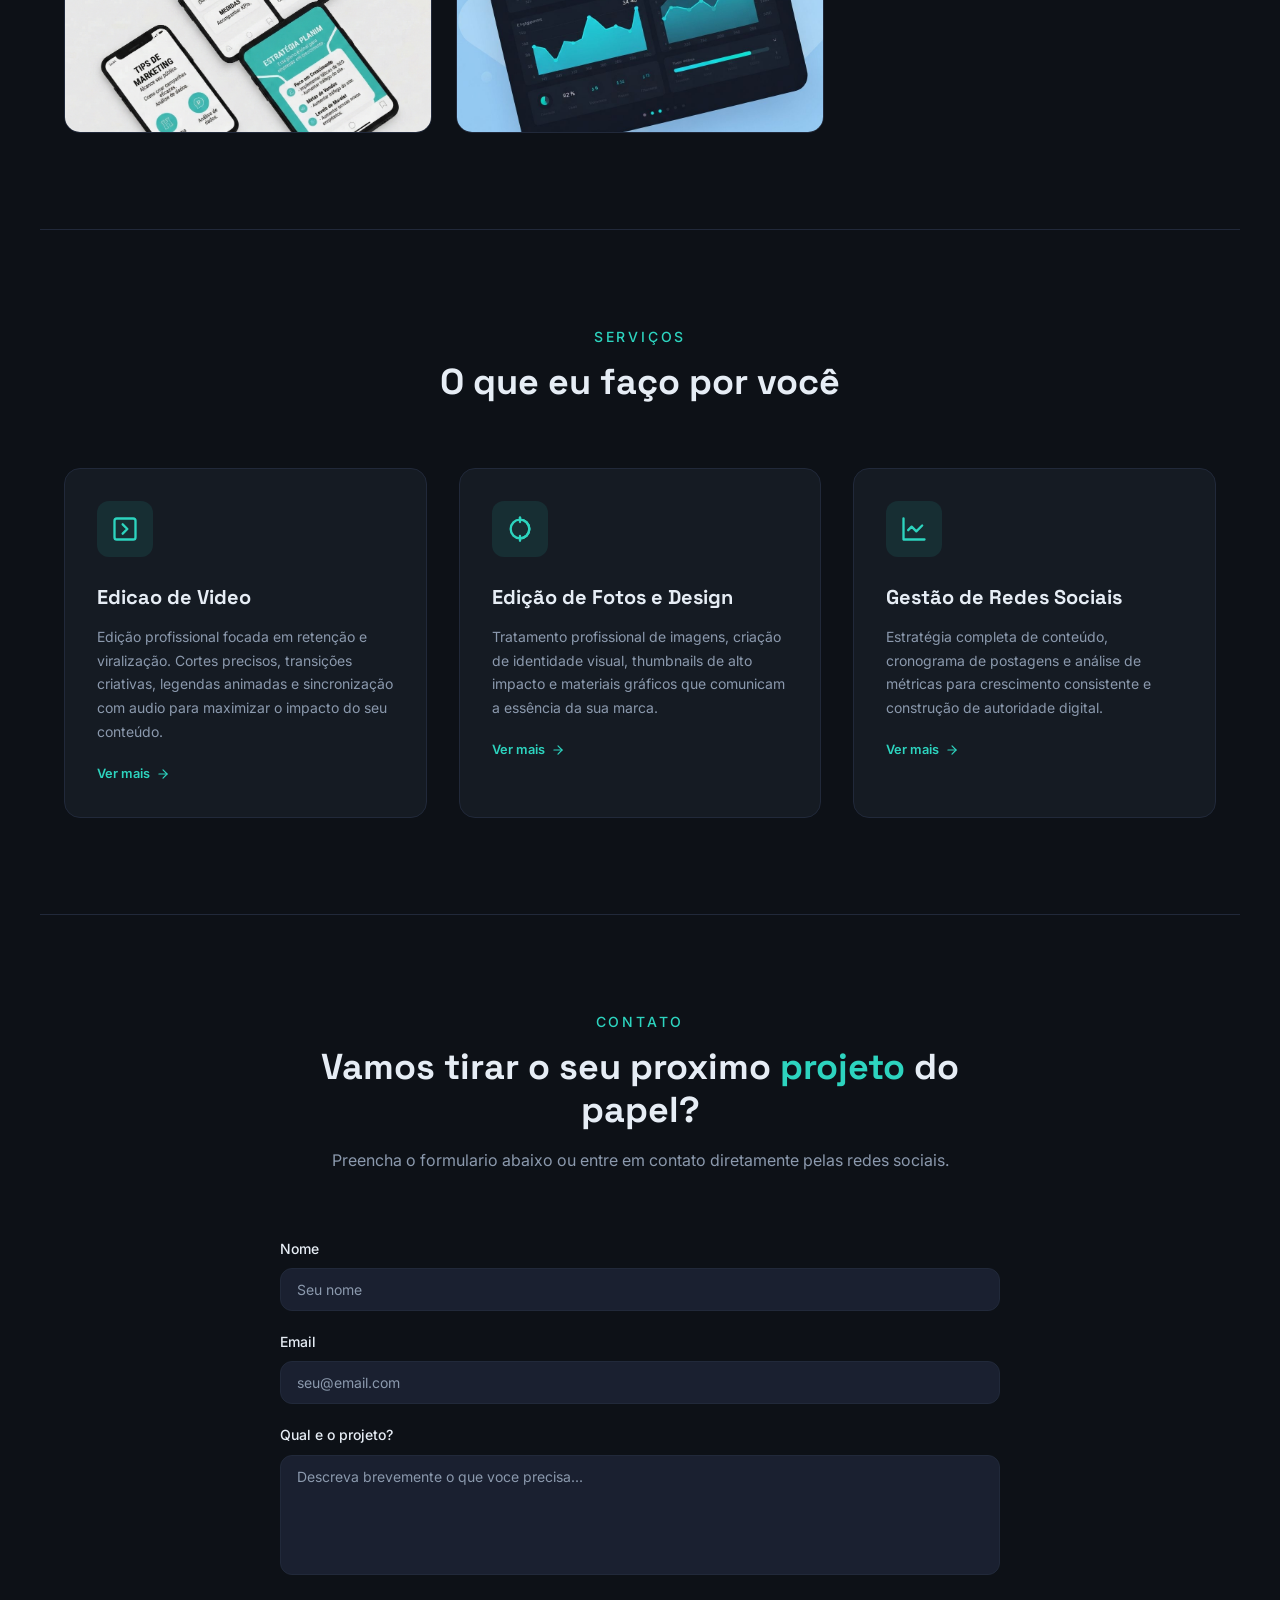
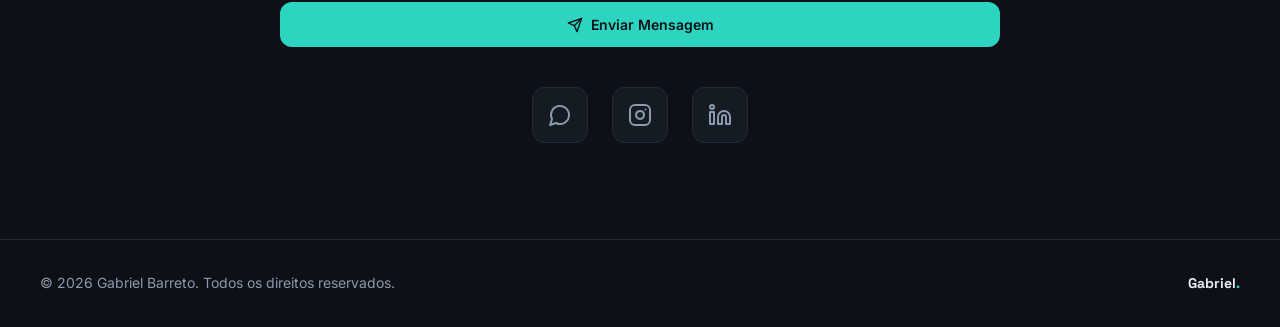
==== commit 0ce28e54: "quinto commit" ====
--- a/public/site.html
+++ b/public/site.html
@@ -115,20 +115,26 @@
           <div class="tool-card fade-target">
             <h3>CapCut</h3>
             <p>Edicoes dinamicas, cortes precisos, legendas animadas e formatacao viral para TikTok/Reels.</p>
-            <div class="skill-bar"><div class="skill-bar-fill" data-width="95"></div></div>
-            <p class="skill-percent">95%</p>
+            <div class="skill-bar"><div class="skill-bar-fill" data-width="70"></div></div>
+            <p class="skill-percent">70%</p>
           </div>
           <div class="tool-card fade-target delay-200">
             <h3>Photoshop</h3>
             <p>Manipulacao de imagem avancada, tratamento de fotos, remocao de fundo e thumbnails de alto impacto.</p>
-            <div class="skill-bar"><div class="skill-bar-fill" data-width="90"></div></div>
-            <p class="skill-percent">90%</p>
+            <div class="skill-bar"><div class="skill-bar-fill" data-width="65"></div></div>
+            <p class="skill-percent">65%</p>
           </div>
           <div class="tool-card fade-target delay-400">
             <h3>Canva</h3>
             <p>Agilidade na criacao de carrosseis, identidades visuais e materiais de marketing.</p>
-            <div class="skill-bar"><div class="skill-bar-fill" data-width="85"></div></div>
-            <p class="skill-percent">85%</p>
+            <div class="skill-bar"><div class="skill-bar-fill" data-width="75"></div></div>
+            <p class="skill-percent">75%</p>
+          </div>
+          <div class="tool-card fade-target">
+            <h3>Inteligência Artificial (IA)</h3>
+            <p>Editores usam IA para automatizar cortes, melhorar áudio, corrigir cores e criar legendas.</p>
+            <div class="skill-bar"><div class="skill-bar-fill" data-width="80"></div></div>
+            <p class="skill-percent">80%</p>
           </div>
         </div>
       </div>
